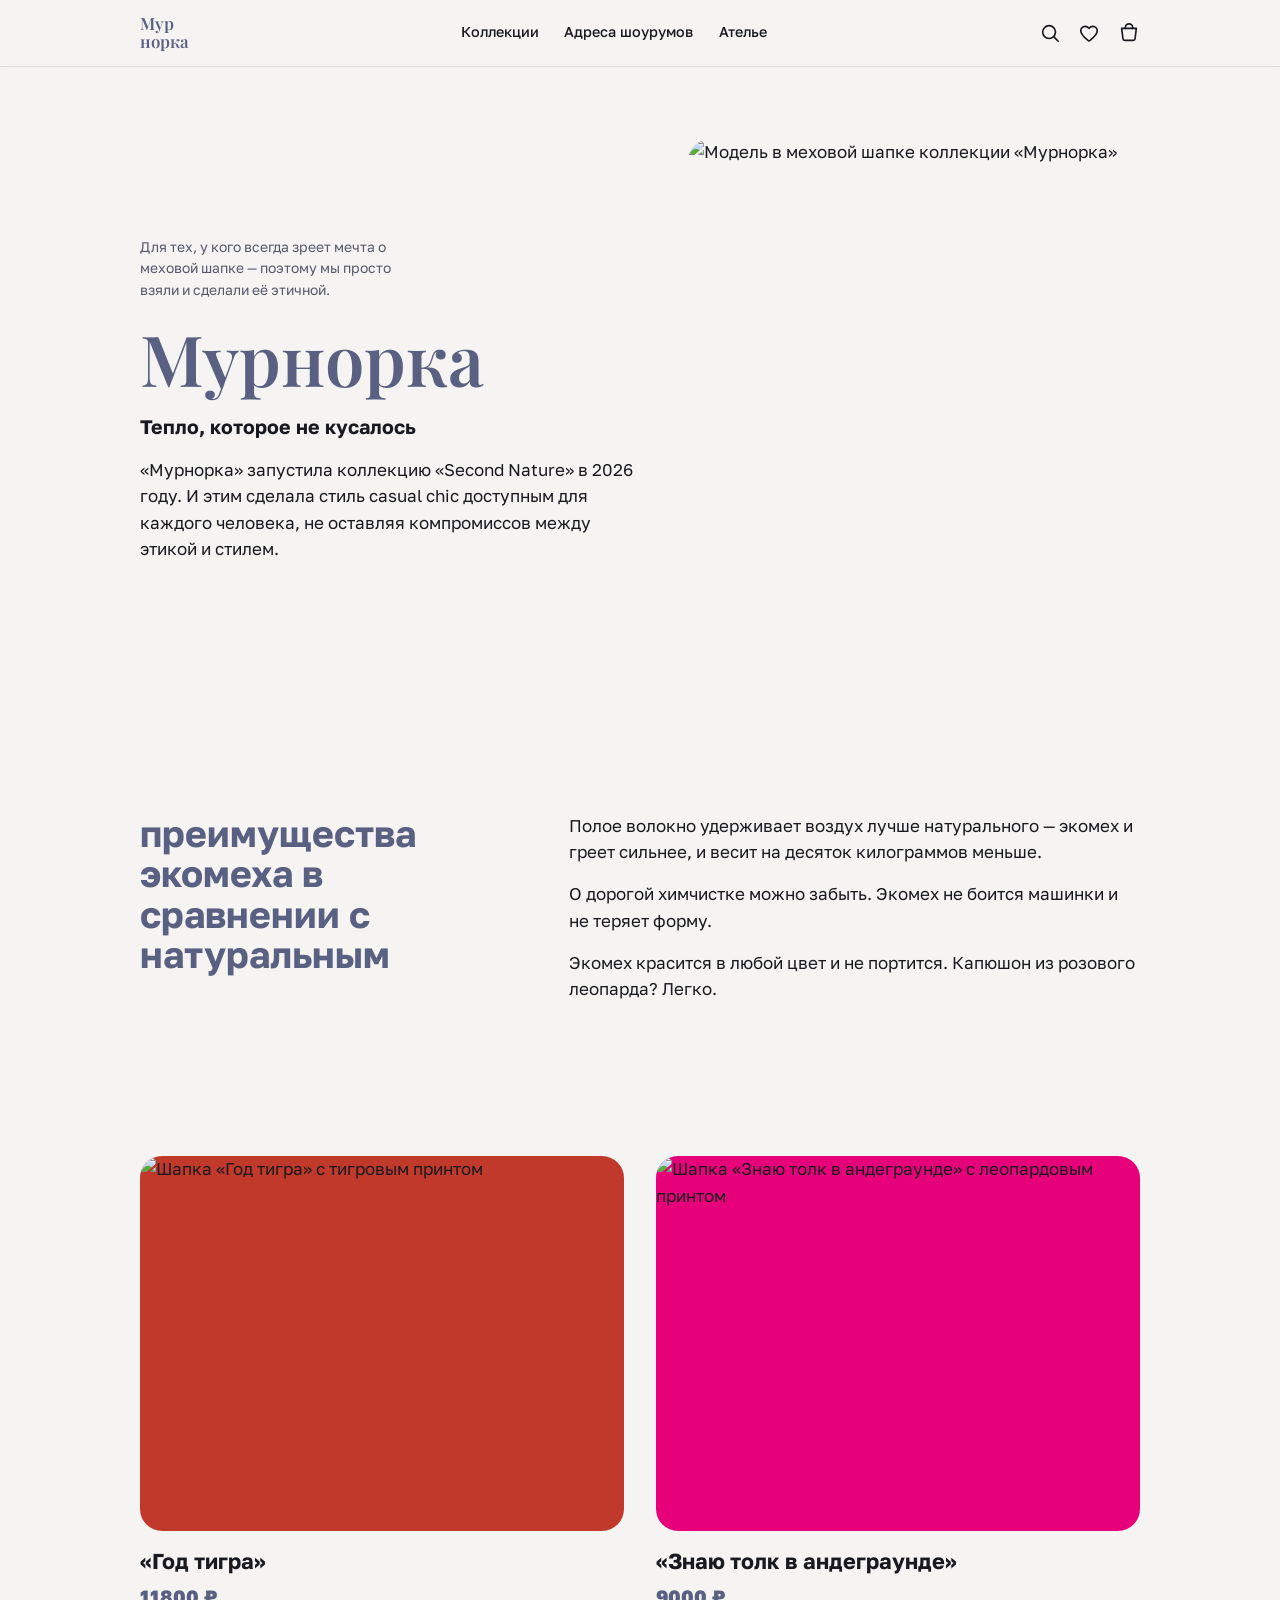
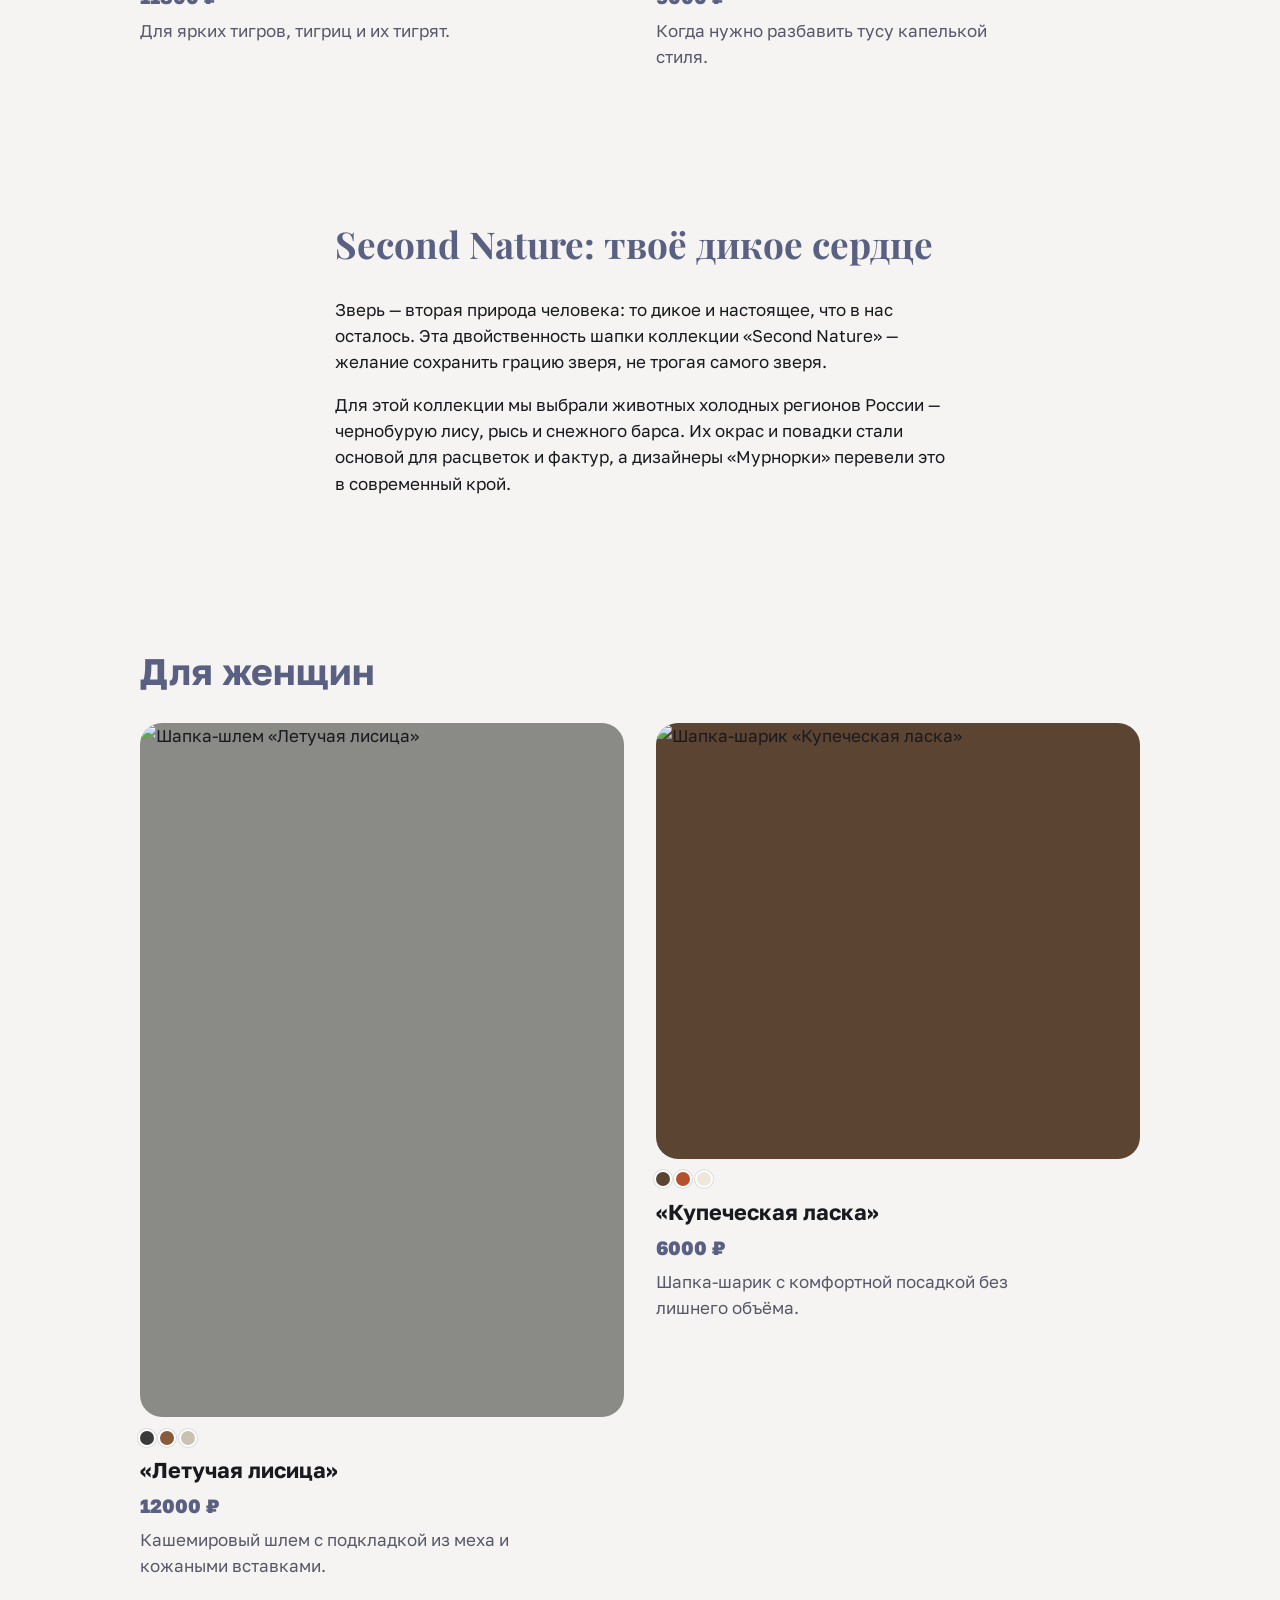
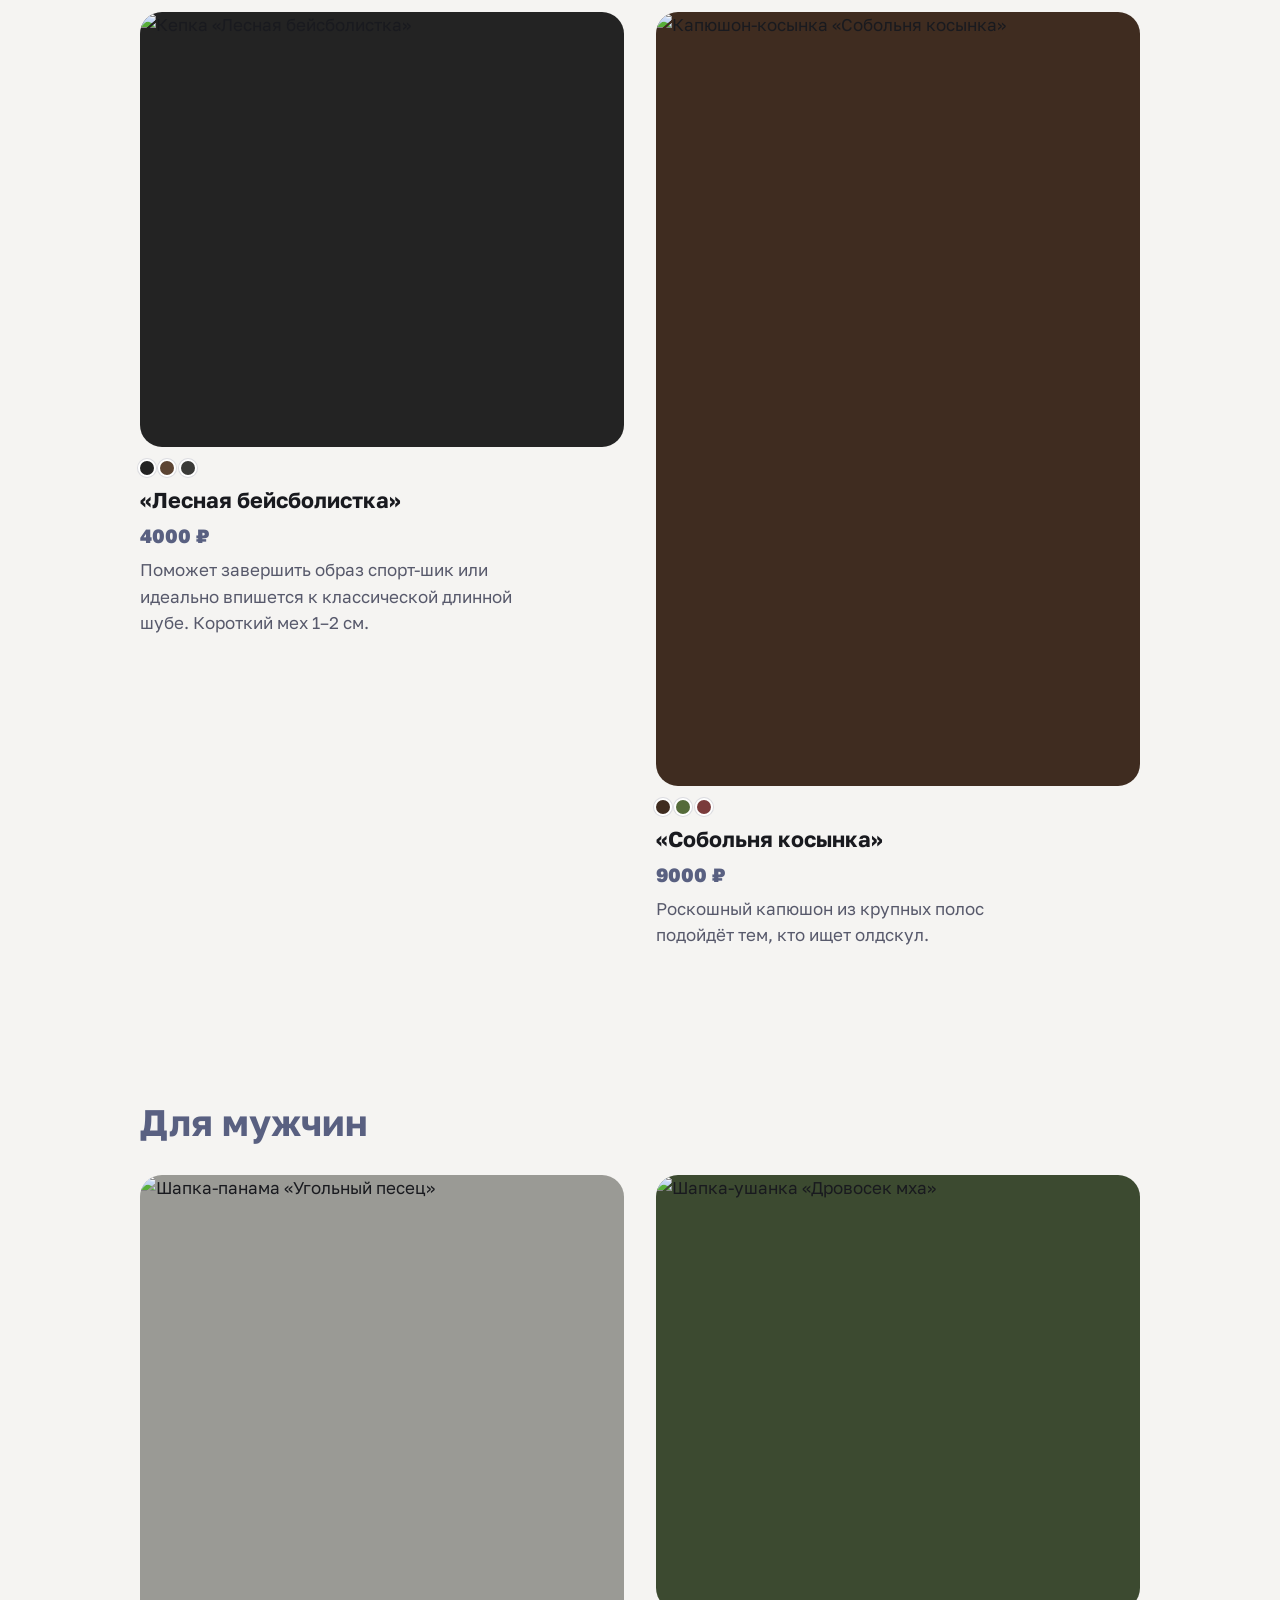
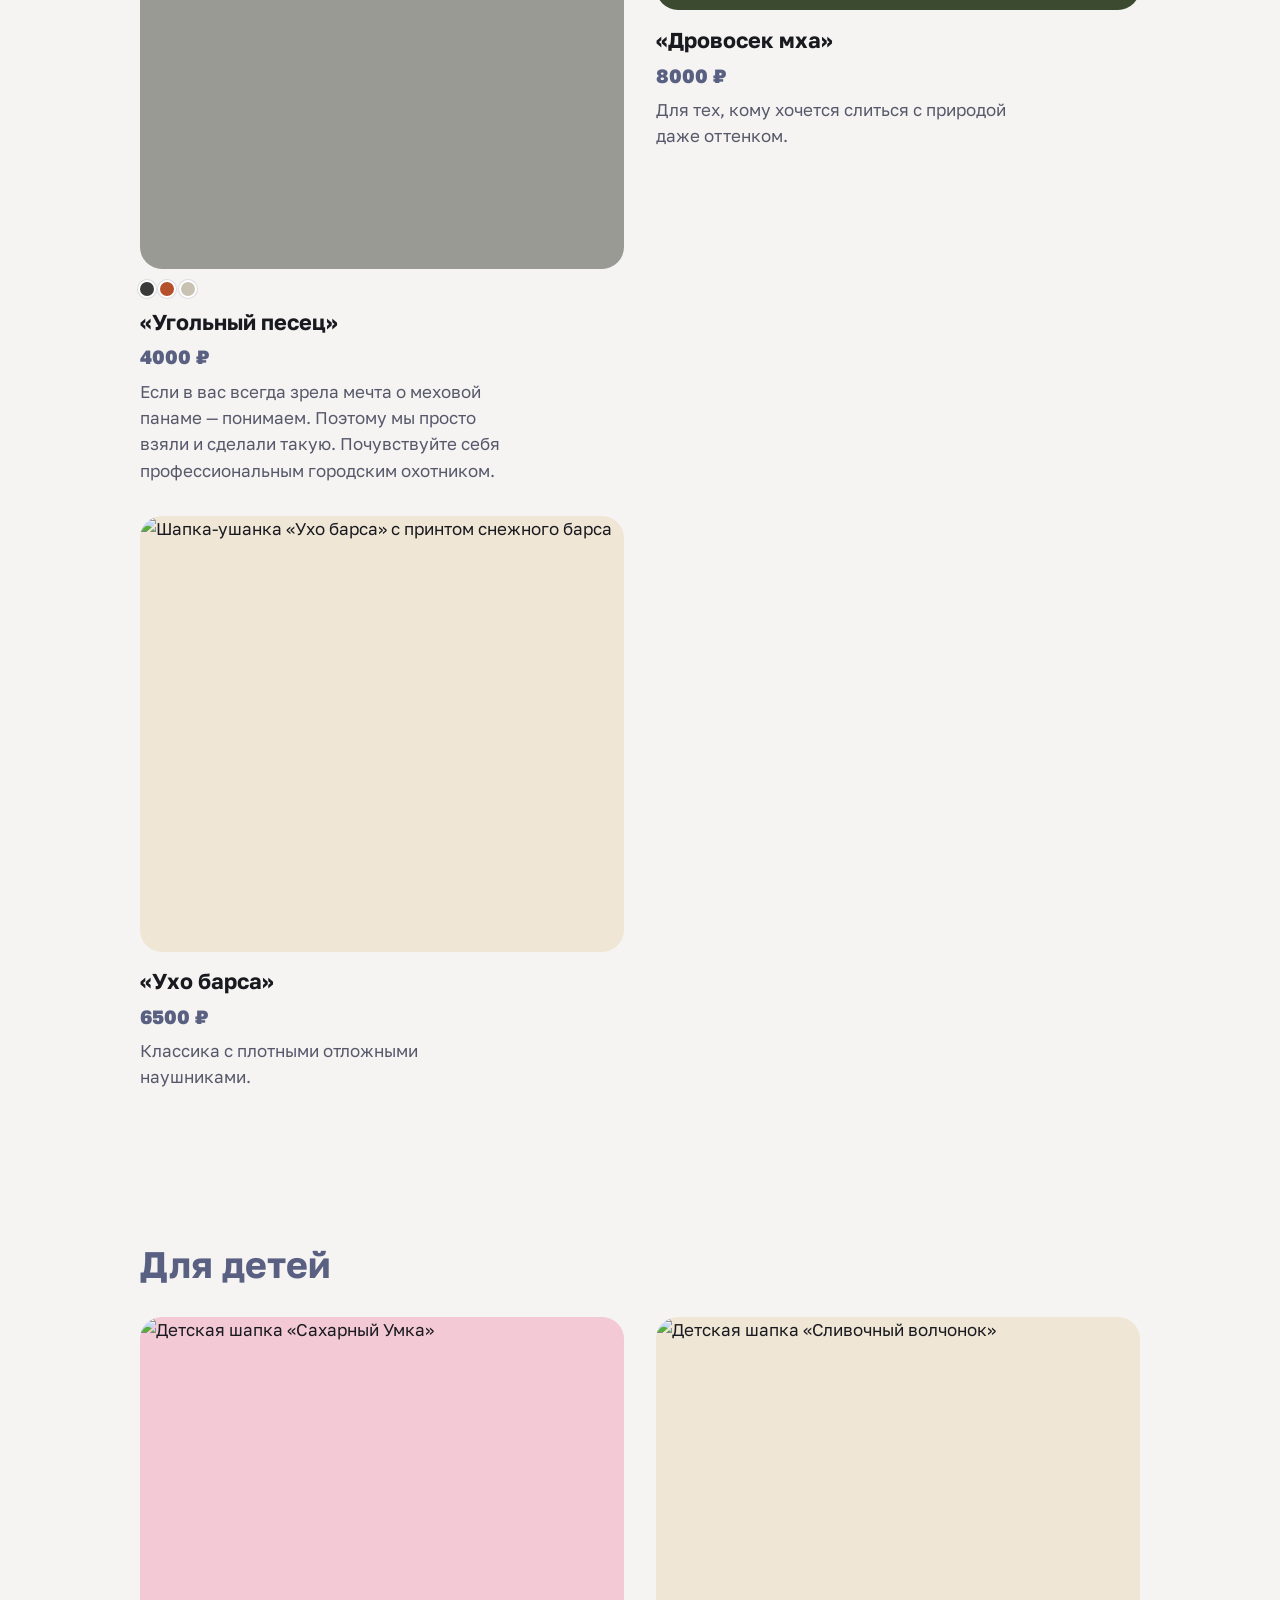
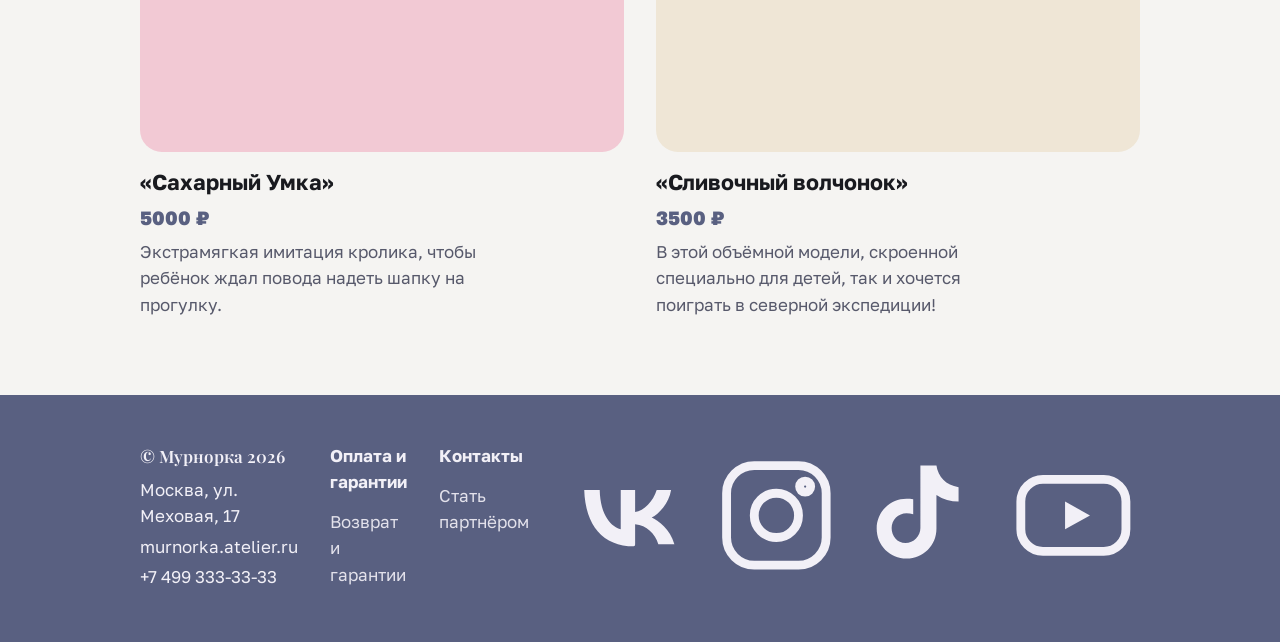
==== index.html @ d8a8089f "Add files via upload" ====
<!DOCTYPE html>
<html lang="ru">
<head>
<meta charset="UTF-8">
<meta name="viewport" content="width=device-width, initial-scale=1.0">
<title>Мурнорка — Тепло, которое не кусалось</title>
<link rel="preconnect" href="https://fonts.googleapis.com">
<link rel="preconnect" href="https://fonts.gstatic.com" crossorigin>
<link href="https://fonts.googleapis.com/css2?family=Playfair+Display:wght@500;600;700&family=Golos+Text:wght@400;500;600;700;800&display=swap" rel="stylesheet">
<link rel="stylesheet" href="style.css">
</head>
<body>

<header class="site-header">
  <div class="wrap header-row">
    <a href="#top" class="logo">
      <span class="logo-line">Мур</span>
      <span class="logo-line">норка</span>
    </a>

    <nav class="main-nav" aria-label="Основная навигация">
      <ul>
        <li><a href="#collections">Коллекции</a></li>
        <li><a href="#showrooms">Адреса шоурумов</a></li>
        <li><a href="#atelier">Ателье</a></li>
      </ul>
    </nav>

    <div class="header-actions">
      <button class="icon-btn" type="button" aria-label="Поиск">
        <svg viewBox="0 0 24 24" fill="none" stroke="currentColor" stroke-width="1.8" stroke-linecap="round"><circle cx="11" cy="11" r="7"/><line x1="21" y1="21" x2="16.2" y2="16.2"/></svg>
      </button>
      <button class="icon-btn" type="button" aria-label="Избранное">
        <svg viewBox="0 0 24 24" fill="none" stroke="currentColor" stroke-width="1.8" stroke-linecap="round" stroke-linejoin="round"><path d="M12 20.6c-.4 0-.8-.15-1.1-.44C6.6 16.7 3 13.3 3 9.6 3 6.9 5.1 4.8 7.8 4.8c1.6 0 3.1.8 4.2 2.1 1.1-1.3 2.6-2.1 4.2-2.1 2.7 0 4.8 2.1 4.8 4.8 0 3.7-3.6 7.1-7.9 10.56-.3.29-.7.44-1.1.44Z"/></svg>
      </button>
      <button class="icon-btn" type="button" aria-label="Корзина">
        <svg viewBox="0 0 24 24" fill="none" stroke="currentColor" stroke-width="1.8" stroke-linecap="round" stroke-linejoin="round"><path d="M4 7h16l-1.4 11.2a2 2 0 0 1-2 1.8H7.4a2 2 0 0 1-2-1.8L4 7Z"/><path d="M8 7V6a4 4 0 0 1 8 0v1"/></svg>
      </button>
      <button class="menu-toggle" type="button" id="menuToggle" aria-controls="mobileNav" aria-expanded="false" aria-label="Открыть меню">
        <svg viewBox="0 0 24 24" fill="none" stroke="currentColor" stroke-width="1.8" stroke-linecap="round"><line x1="3" y1="6" x2="21" y2="6"/><line x1="3" y1="12" x2="21" y2="12"/><line x1="3" y1="18" x2="21" y2="18"/></svg>
      </button>
    </div>
  </div>

  <nav class="mobile-nav" id="mobileNav" aria-label="Мобильная навигация">
    <a href="#collections">Коллекции</a>
    <a href="#showrooms">Адреса шоурумов</a>
    <a href="#atelier">Ателье</a>
  </nav>
</header>

<main id="top">

  <section class="hero">
    <div class="wrap hero-grid">
      <div class="hero-copy">
        <p class="hero-eyebrow">Для тех, у кого всегда зреет мечта о меховой шапке — поэтому мы просто взяли и сделали её этичной.</p>
        <h1 class="serif">Мурнорка</h1>
        <p class="hero-subtitle">Тепло, которое не кусалось</p>
        <p class="hero-text">«Мурнорка» запустила коллекцию «Second Nature» в 2026 году. И этим сделала стиль casual chic доступным для каждого человека, не оставляя компромиссов между этикой и стилем.</p>
      </div>
      <div class="hero-visual tone-sand">
        <!-- Замените на фото из /images/hero.jpg -->
        <img src="images/hero.jpg" alt="Модель в меховой шапке коллекции «Мурнорка»" width="800" height="920">
      </div>
    </div>
  </section>

  <section id="collections">
    <div class="wrap benefits-grid">
      <h2>преимущества экомеха в сравнении с натуральным</h2>
      <div class="benefits-body">
        <p>Полое волокно удерживает воздух лучше натурального — экомех и греет сильнее, и весит на десяток килограммов меньше.</p>
        <p>О дорогой химчистке можно забыть. Экомех не боится машинки и не теряет форму.</p>
        <p>Экомех красится в любой цвет и не портится. Капюшон из розового леопарда? Легко.</p>
      </div>
    </div>
  </section>

  <section>
    <div class="wrap grid">
      <article class="card">
        <div class="card-media ar-wide tone-rust">
          <img src="images/god-tigra.jpg" alt="Шапка «Год тигра» с тигровым принтом" width="800" height="620">
        </div>
        <h3>«Год тигра»</h3>
        <p class="card-price">11800 ₽</p>
        <p class="card-desc">Для ярких тигров, тигриц и их тигрят.</p>
      </article>

      <article class="card">
        <div class="card-media ar-wide tone-magenta">
          <img src="images/andergraund.jpg" alt="Шапка «Знаю толк в андеграунде» с леопардовым принтом" width="800" height="620">
        </div>
        <h3>«Знаю толк в андеграунде»</h3>
        <p class="card-price">9000 ₽</p>
        <p class="card-desc">Когда нужно разбавить тусу капелькой стиля.</p>
      </article>
    </div>
  </section>

  <section>
    <div class="wrap story">
      <h2 class="serif">Second Nature: твоё дикое сердце</h2>
      <p>Зверь — вторая природа человека: то дикое и настоящее, что в нас осталось. Эта двойственность шапки коллекции «Second Nature» — желание сохранить грацию зверя, не трогая самого зверя.</p>
      <p>Для этой коллекции мы выбрали животных холодных регионов России — чернобурую лису, рысь и снежного барса. Их окрас и повадки стали основой для расцветок и фактур, а дизайнеры «Мурнорки» перевели это в современный крой.</p>
    </div>
  </section>

  <section>
    <div class="wrap">
      <h2>Для женщин</h2>
      <div class="grid">
        <article class="card">
          <div class="card-media ar-tall tone-graphite">
            <img src="images/letuchaya-lisica.jpg" alt="Шапка-шлем «Летучая лисица»" width="800" height="1150">
          </div>
          <ul class="dots">
            <li class="dot dot-graphite"></li>
            <li class="dot dot-tan"></li>
            <li class="dot dot-sand"></li>
          </ul>
          <h3>«Летучая лисица»</h3>
          <p class="card-price">12000 ₽</p>
          <p class="card-desc">Кашемировый шлем с подкладкой из меха и кожаными вставками.</p>
        </article>

        <article class="card">
          <div class="card-media ar-med tone-umber">
            <img src="images/kupecheskaya-laska.jpg" alt="Шапка-шарик «Купеческая ласка»" width="800" height="720">
          </div>
          <ul class="dots">
            <li class="dot dot-umber"></li>
            <li class="dot dot-rust"></li>
            <li class="dot dot-cream"></li>
          </ul>
          <h3>«Купеческая ласка»</h3>
          <p class="card-price">6000 ₽</p>
          <p class="card-desc">Шапка-шарик с комфортной посадкой без лишнего объёма.</p>
        </article>

        <article class="card">
          <div class="card-media ar-med tone-onyx">
            <img src="images/lesnaya-baseball.jpg" alt="Кепка «Лесная бейсболистка»" width="800" height="720">
          </div>
          <ul class="dots">
            <li class="dot dot-onyx"></li>
            <li class="dot dot-umber"></li>
            <li class="dot dot-graphite"></li>
          </ul>
          <h3>«Лесная бейсболистка»</h3>
          <p class="card-price">4000 ₽</p>
          <p class="card-desc">Поможет завершить образ спорт-шик или идеально впишется к классической длинной шубе. Короткий мех 1–2 см.</p>
        </article>

        <article class="card">
          <div class="card-media ar-scarf tone-plum">
            <img src="images/sobolya-kosynka.jpg" alt="Капюшон-косынка «Собольня косынка»" width="800" height="1250">
          </div>
          <ul class="dots">
            <li class="dot dot-plum"></li>
            <li class="dot dot-moss"></li>
            <li class="dot dot-brick"></li>
          </ul>
          <h3>«Собольня косынка»</h3>
          <p class="card-price">9000 ₽</p>
          <p class="card-desc">Роскошный капюшон из крупных полос подойдёт тем, кто ищет олдскул.</p>
        </article>
      </div>
    </div>
  </section>

  <section id="atelier">
    <div class="wrap">
      <h2>Для мужчин</h2>
      <div class="grid">
        <article class="card">
          <div class="card-media ar-tall tone-fog">
            <img src="images/ugolniy-pesec.jpg" alt="Шапка-панама «Угольный песец»" width="800" height="1150">
          </div>
          <ul class="dots">
            <li class="dot dot-graphite"></li>
            <li class="dot dot-rust"></li>
            <li class="dot dot-sand"></li>
          </ul>
          <h3>«Угольный песец»</h3>
          <p class="card-price">4000 ₽</p>
          <p class="card-desc">Если в вас всегда зрела мечта о меховой панаме — понимаем. Поэтому мы просто взяли и сделали такую. Почувствуйте себя профессиональным городским охотником.</p>
        </article>

        <article class="card">
          <div class="card-media ar-med tone-moss">
            <img src="images/drovosek-mha.jpg" alt="Шапка-ушанка «Дровосек мха»" width="800" height="720">
          </div>
          <h3>«Дровосек мха»</h3>
          <p class="card-price">8000 ₽</p>
          <p class="card-desc">Для тех, кому хочется слиться с природой даже оттенком.</p>
        </article>

        <article class="card">
          <div class="card-media ar-med tone-cream">
            <img src="images/uho-barsa.jpg" alt="Шапка-ушанка «Ухо барса» с принтом снежного барса" width="800" height="720">
          </div>
          <h3>«Ухо барса»</h3>
          <p class="card-price">6500 ₽</p>
          <p class="card-desc">Классика с плотными отложными наушниками.</p>
        </article>
      </div>
    </div>
  </section>

  <section id="showrooms">
    <div class="wrap">
      <h2>Для детей</h2>
      <div class="grid">
        <article class="card">
          <div class="card-media ar-med tone-blush">
            <img src="images/saharniy-umka.jpg" alt="Детская шапка «Сахарный Умка»" width="800" height="720">
          </div>
          <h3>«Сахарный Умка»</h3>
          <p class="card-price">5000 ₽</p>
          <p class="card-desc">Экстрамягкая имитация кролика, чтобы ребёнок ждал повода надеть шапку на прогулку.</p>
        </article>

        <article class="card">
          <div class="card-media ar-med tone-cream">
            <img src="images/slivochniy-volchonok.jpg" alt="Детская шапка «Сливочный волчонок»" width="800" height="720">
          </div>
          <h3>«Сливочный волчонок»</h3>
          <p class="card-price">3500 ₽</p>
          <p class="card-desc">В этой объёмной модели, скроенной специально для детей, так и хочется поиграть в северной экспедиции!</p>
        </article>
      </div>
    </div>
  </section>

</main>

<footer class="site-footer">
  <div class="wrap footer-grid">
    <div class="footer-brand">
      <p class="serif">© Мурнорка 2026</p>
      <p>Москва, ул. Меховая, 17</p>
      <p>murnorka.atelier.ru</p>
      <p>+7 499 333-33-33</p>
    </div>

    <ul class="footer-links">
      <li class="footer-col-title">Оплата и гарантии</li>
      <li><a href="#">Возврат и гарантии</a></li>
    </ul>

    <ul class="footer-links">
      <li class="footer-col-title">Контакты</li>
      <li><a href="#">Стать партнёром</a></li>
    </ul>

    <ul class="footer-social">
      <li><a class="icon-btn" href="#" aria-label="VK">
        <svg viewBox="0 0 24 24" fill="currentColor"><path d="M13.2 17.6c-5.6 0-8.8-3.8-9-10.2h2.8c.1 4.7 2.2 6.7 3.8 7.1V7.4h2.6v4c1.6-.2 3.3-2 3.9-4h2.6c-.4 2.5-2.2 4.3-3.5 5 1.3.6 3.3 2.1 4.1 4.8h-2.9c-.6-1.9-2.1-3.4-4.2-3.6v3.6c0 .3-.1.4-.6.4Z"/></svg>
      </a></li>
      <li><a class="icon-btn" href="#" aria-label="Instagram">
        <svg viewBox="0 0 24 24" fill="none" stroke="currentColor" stroke-width="1.6"><rect x="3" y="3" width="18" height="18" rx="5"/><circle cx="12" cy="12" r="4"/><circle cx="17.2" cy="6.8" r="1"/></svg>
      </a></li>
      <li><a class="icon-btn" href="#" aria-label="TikTok">
        <svg viewBox="0 0 24 24" fill="currentColor"><path d="M14 3c.3 2 1.7 3.6 4 3.9v2.6c-1.4 0-2.8-.4-4-1.2v6.1c0 3-2.4 5.4-5.4 5.4S3.2 17.4 3.2 14.4c0-3 2.4-5.4 5.4-5.4.4 0 .8 0 1.2.1v2.7c-.4-.1-.8-.2-1.2-.2-1.5 0-2.7 1.2-2.7 2.7S6.9 17 8.4 17s2.7-1.2 2.7-2.7V3Z"/></svg>
      </a></li>
      <li><a class="icon-btn" href="#" aria-label="YouTube">
        <svg viewBox="0 0 24 24" fill="none" stroke="currentColor" stroke-width="1.6"><rect x="2.5" y="5.5" width="19" height="13" rx="4"/><path d="M10.5 9.5v5l4.5-2.5Z" fill="currentColor" stroke="none"/></svg>
      </a></li>
    </ul>
  </div>
</footer>

<script src="script.js"></script>
</body>
</html>
---- style.css ----
:root{
  --brand:#596081;
  --ink:#191a1f;
  --ink-soft:#57596b;
  --bg:#f5f4f2;
  --surface:#ffffff;
  --line:rgba(89,96,129,.16);

  --wrap: 1000px;
  --pad: clamp(1.25rem, 3vw, 2.25rem);
  --gap-lg: clamp(1.5rem, 4vw, 3rem);
  --gap-md: clamp(1.25rem, 3vw, 2rem);

  --fs-body: clamp(1rem, 0.94rem + 0.25vw, 1.0625rem);
  --fs-small: clamp(0.8125rem, 0.79rem + 0.1vw, 0.875rem);
  --fs-h1: clamp(2.4rem, 1.6rem + 4vw, 4.4rem);
  --fs-h2: clamp(1.6rem, 1.35rem + 1.2vw, 2.4rem);
  --fs-h3: clamp(1.15rem, 1.05rem + 0.5vw, 1.35rem);
  --fs-price: clamp(1.05rem, 1rem + 0.3vw, 1.2rem);

  --radius-lg: 1.375rem;
}

*,*::before,*::after{ box-sizing:border-box; }

body{
  margin:0;
  background:var(--bg);
  color:var(--ink);
  font-family:'Golos Text', system-ui, Arial, sans-serif;
  font-size:var(--fs-body);
  line-height:1.55;
  -webkit-font-smoothing:antialiased;
}

img{ display:block; max-width:100%; height:auto; }
a{ color:inherit; text-decoration:none; }
ul{ margin:0; padding:0; list-style:none; }
button{ font:inherit; color:inherit; background:none; border:0; padding:0; cursor:pointer; }

h1,h2,h3,p{ margin:0; }

h1,h2{
  color:var(--brand);
  font-weight:700;
  line-height:1.1;
}
h1{ font-size:var(--fs-h1); font-weight:600; }
h2{ font-size:var(--fs-h2); margin-bottom:var(--gap-md); }
h3{ font-size:var(--fs-h3); font-weight:700; margin-bottom:.2rem; }

.serif{ font-family:'Playfair Display', Georgia, serif; }

:focus-visible{ outline:2px solid var(--brand); outline-offset:.2rem; }

@media (prefers-reduced-motion: reduce){
  *{ transition:none !important; animation:none !important; }
}

.wrap{
  max-width: calc(var(--wrap) + var(--pad) * 2);
  margin-inline:auto;
  padding-inline: var(--pad);
}

/* ---------- Header ---------- */
.site-header{
  position:sticky; top:0; z-index:50;
  background:rgba(245,244,242,.92);
  backdrop-filter:blur(8px);
  border-bottom:1px solid var(--line);
}
.header-row{
  display:flex; align-items:center; justify-content:space-between;
  gap:1rem; padding-block: 0.9rem;
}
.logo{
  display:flex; flex-direction:column;
  font-family:'Playfair Display', serif;
  font-weight:600;
  font-size:1.05rem;
  line-height:1.05;
  color:var(--brand);
}

.main-nav{ display:none; }
.main-nav ul{ display:flex; gap:clamp(1rem,2vw,2rem); }
.main-nav a{
  display:block;
  font-size:.9rem; font-weight:500;
  padding-block:.4rem;
  border-bottom:2px solid transparent;
  transition:border-color .2s, color .2s;
}
.main-nav a:hover{ border-color:var(--brand); color:var(--brand); }

.header-actions{ display:flex; align-items:center; gap:1.1rem; }
.icon-btn{ width:1.375rem; height:1.375rem; }
.icon-btn svg{ width:100%; height:100%; }
.menu-toggle{ width:1.625rem; height:1.625rem; color:var(--brand); }
.menu-toggle svg{ width:100%; height:100%; }

.mobile-nav{
  display:none; flex-direction:column;
  border-top:1px solid var(--line);
  background:var(--bg);
}
.mobile-nav.open{ display:flex; }
.mobile-nav a{
  display:block;
  padding: .9rem var(--pad);
  border-bottom:1px solid var(--line);
  font-weight:500;
}

@media (min-width:880px){
  .main-nav{ display:block; }
  .menu-toggle{ display:none; }
  .mobile-nav{ display:none !important; }
}

/* ---------- Sections ---------- */
section{ padding-block: clamp(2.75rem, 6vw, 5rem); }

/* ---------- Hero ---------- */
.hero{ padding-top: clamp(2.5rem,6vw,4.5rem); }
.hero-grid{
  display:grid; gap: var(--gap-lg);
  align-items:center;
}
.hero-eyebrow{
  color:var(--ink-soft); font-size:var(--fs-small);
  max-width: 32ch; margin-bottom:1.25rem;
}
h1{ margin-bottom:.9rem; }
.hero-subtitle{ font-weight:700; font-size:1.15em; margin-bottom:.9rem; }
.hero-text{ max-width:46ch; }

.hero-visual{
  aspect-ratio: 4 / 4.6;
  border-radius: var(--radius-lg);
  overflow:hidden;
}
.hero-visual img{ width:100%; height:100%; object-fit:cover; }

@media (min-width:800px){
  .hero-grid{ grid-template-columns: 1.05fr .95fr; }
}

/* ---------- Benefits comparison ---------- */
.benefits-grid{ display:grid; gap: var(--gap-lg); }
.benefits-grid h2{ max-width:12ch; margin-bottom:0; }
.benefits-body p{ margin-bottom:1rem; max-width:52ch; }
.benefits-body p:last-child{ margin-bottom:0; }

@media (min-width:700px){
  .benefits-grid{ grid-template-columns: .8fr 1.2fr; }
}

/* ---------- Story ---------- */
.story{ max-width:62ch; }
.story p{ margin-bottom:1rem; max-width:60ch; }
.story p:last-child{ margin-bottom:0; }

/* ---------- Product grids ---------- */
.grid{
  display:grid; gap: var(--gap-md);
  grid-template-columns: 1fr;
}
@media (min-width:560px){
  .grid{ grid-template-columns: 1fr 1fr; }
}

.card-media{
  border-radius: var(--radius-lg);
  overflow:hidden;
  margin-bottom:.85rem;
  background: var(--fallback, #e5e1d8);
}
.card-media img{ width:100%; height:100%; object-fit:cover; }

.dots{ display:flex; gap:.4rem; margin-bottom:.6rem; }
.dot{
  width:.875rem; height:.875rem; border-radius:50%;
  box-shadow: 0 0 0 2px var(--surface), 0 0 0 3px var(--line);
}

.card-price{ font-weight:800; color:var(--brand); font-size:var(--fs-price); margin-bottom:.4rem; }
.card-desc{ color:var(--ink-soft); max-width:34ch; }

/* aspect ratios for organic variety */
.ar-tall{ aspect-ratio: 3/4.3; }
.ar-med{ aspect-ratio: 4/3.6; }
.ar-scarf{ aspect-ratio: 3/4.8; }
.ar-wide{ aspect-ratio: 4/3.1; }

/* fallback background tones (visible while a photo is being added) */
.tone-sand{ --fallback:#efe4cf; }
.tone-rust{ --fallback:#c0392b; }
.tone-magenta{ --fallback:#e6007a; }
.tone-graphite{ --fallback:#8a8a86; }
.tone-umber{ --fallback:#5c4433; }
.tone-onyx{ --fallback:#232323; }
.tone-plum{ --fallback:#3f2c20; }
.tone-fog{ --fallback:#9a9a95; }
.tone-moss{ --fallback:#3c4a30; }
.tone-cream{ --fallback:#efe6d6; }
.tone-blush{ --fallback:#f2c9d4; }

.dot-graphite{ background:#3a3a38; }
.dot-tan{ background:#8a5a3c; }
.dot-sand{ background:#c9c2b3; }
.dot-umber{ background:#5c4433; }
.dot-rust{ background:#b5502c; }
.dot-cream{ background:#efe7da; }
.dot-onyx{ background:#232323; }
.dot-plum{ background:#3f2c20; }
.dot-moss{ background:#556b3a; }
.dot-brick{ background:#7a3b3b; }

/* ---------- Footer ---------- */
.site-footer{
  background:var(--brand);
  color:#f2f0f7;
}
.footer-grid{
  display:grid; gap:2rem;
  padding-block: clamp(2rem,5vw,3rem);
}
.footer-brand p{ margin-bottom:.25rem; }
.footer-brand p:first-child{ font-weight:600; margin-bottom:.5rem; }

.footer-col-title{ font-weight:700; margin-bottom:.6rem; }
.footer-links a{ display:block; padding-block:.25rem; opacity:.9; }
.footer-links a:hover{ opacity:1; text-decoration:underline; }

.footer-social{ display:flex; gap:1rem; align-items:center; }
.footer-social .icon-btn{ color:#f2f0f7; }

@media (min-width:700px){
  .footer-grid{
    grid-template-columns: 1.3fr .9fr .9fr auto;
    align-items:start;
  }
  .footer-social{ justify-self:end; align-self:center; }
}
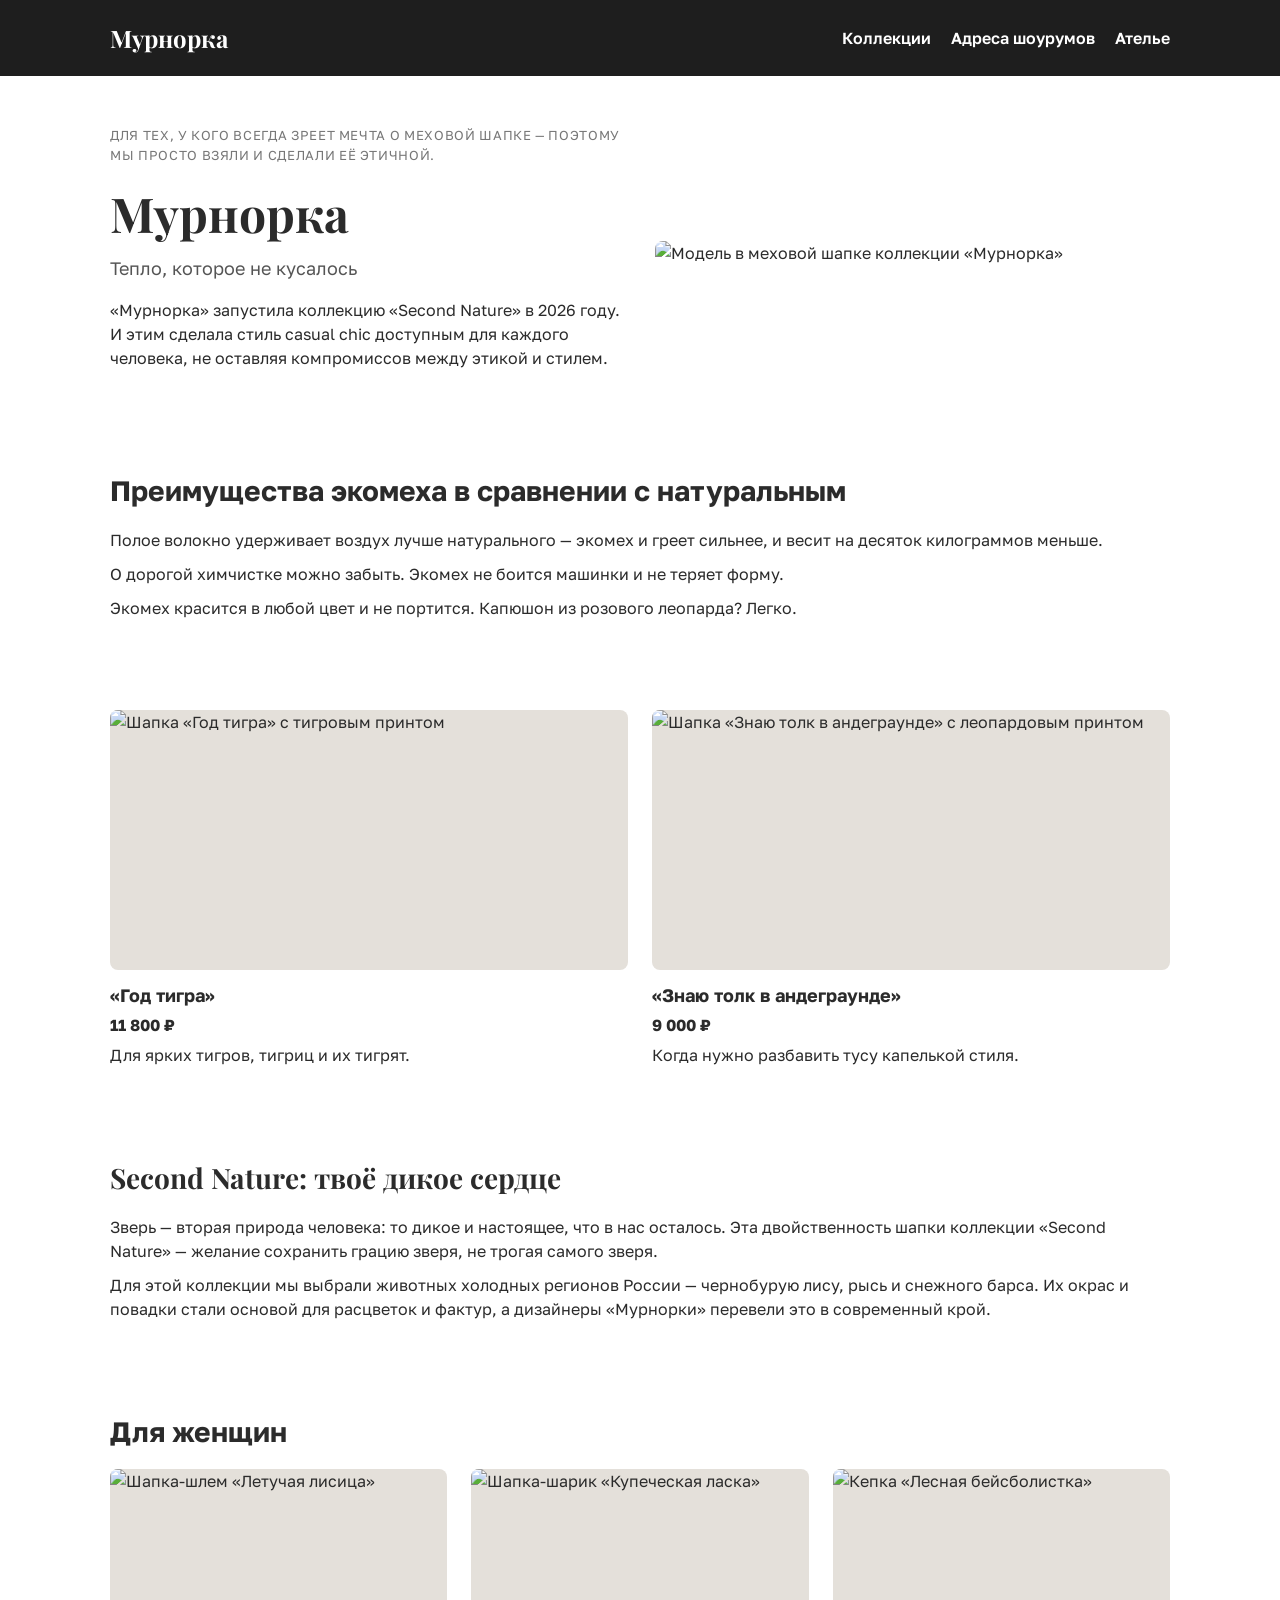
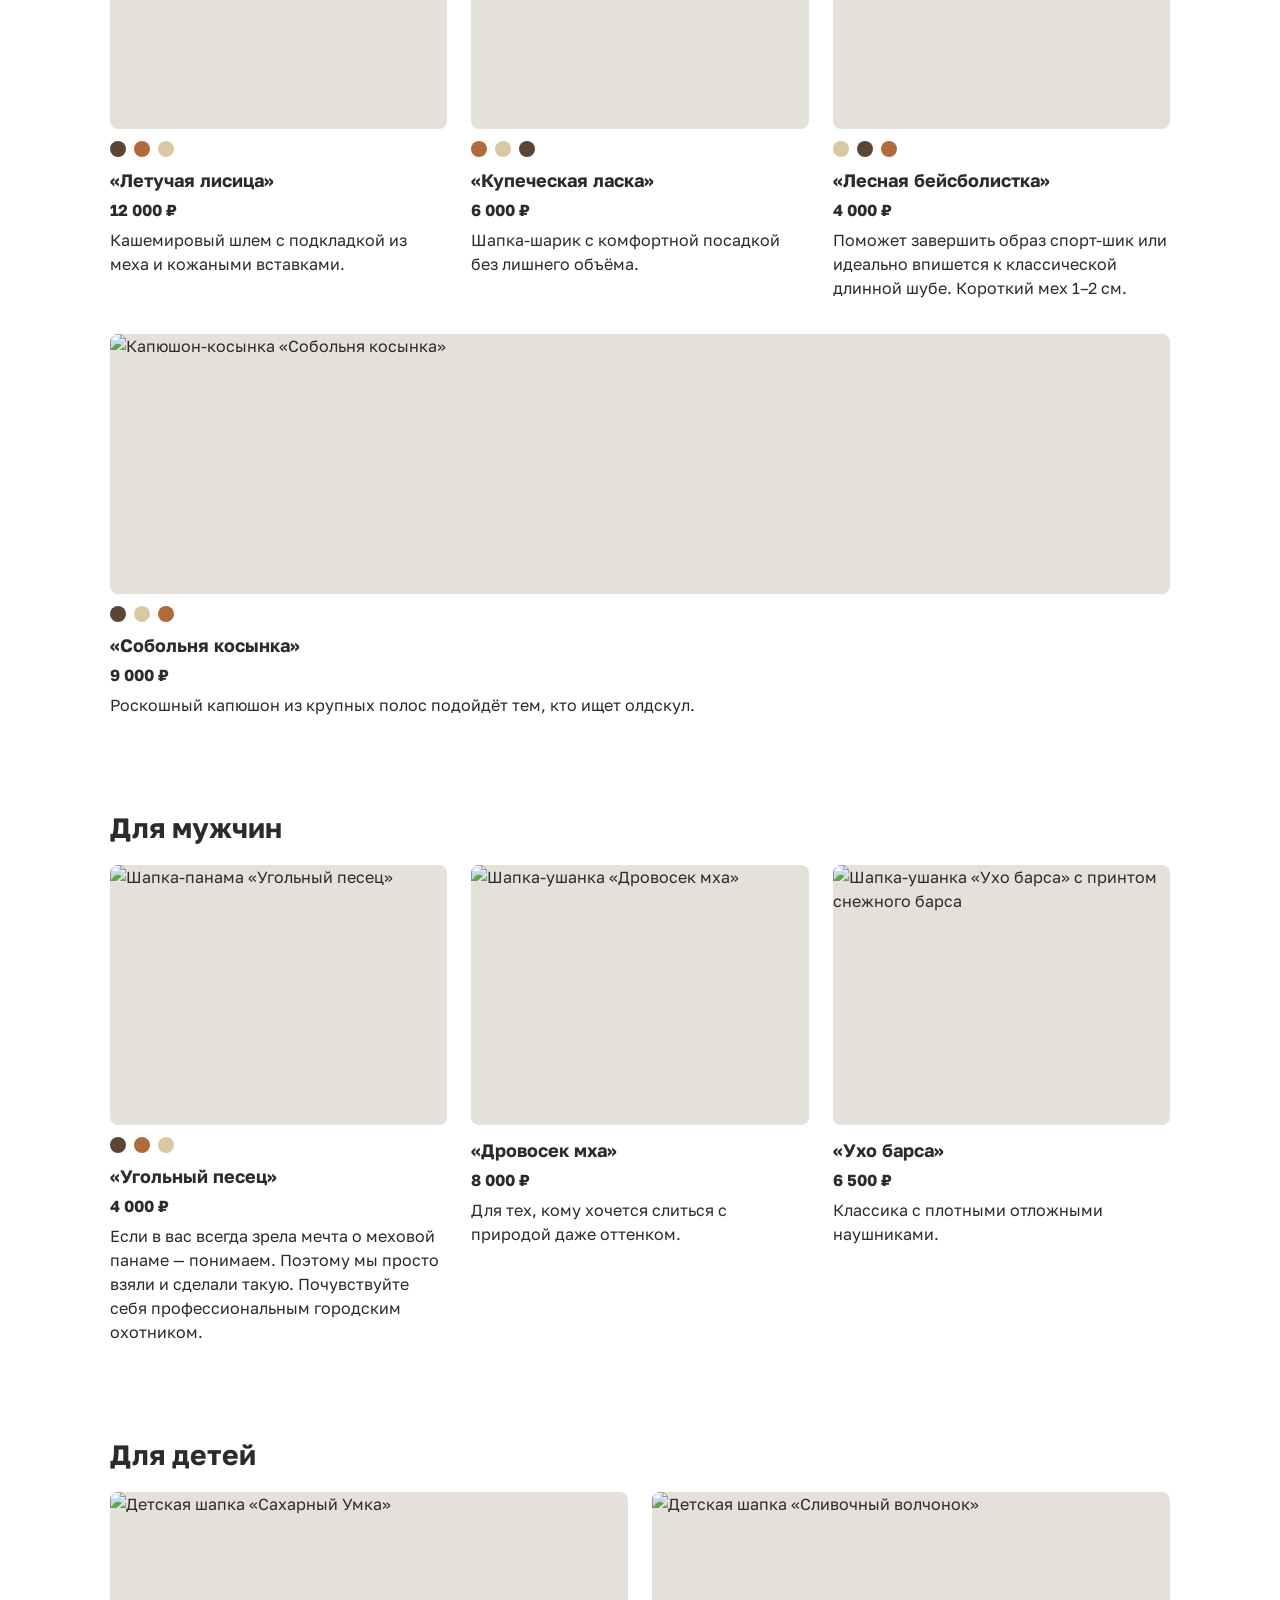
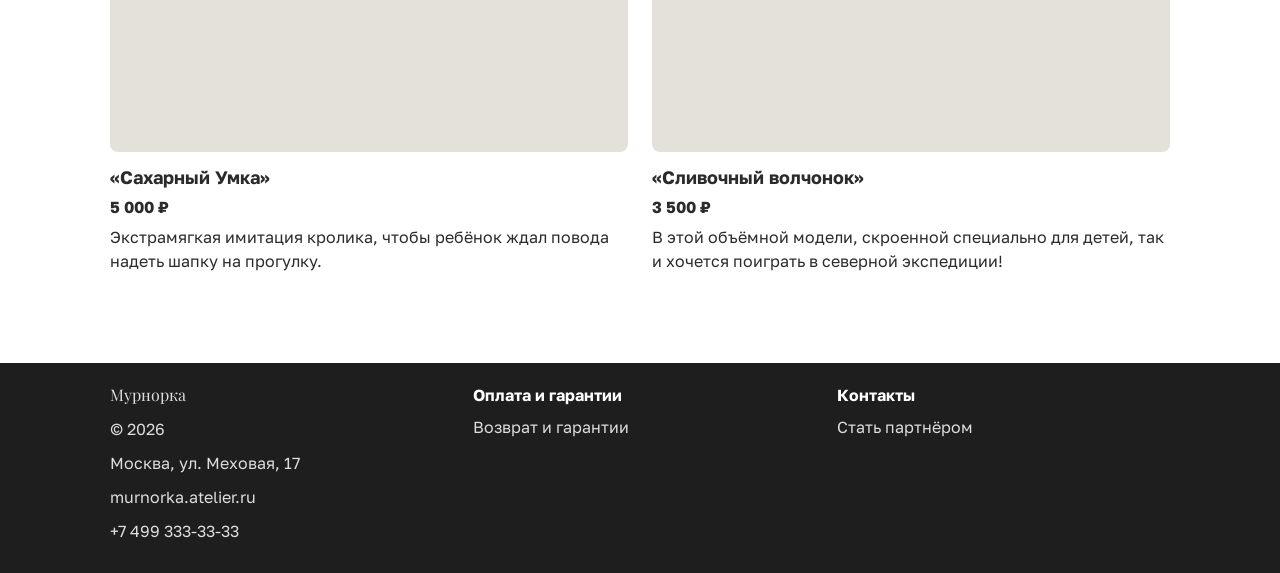
==== commit cdbe7022: "Попроще" ====
--- a/index.html
+++ b/index.html
@@ -6,272 +6,217 @@
 <title>Мурнорка — Тепло, которое не кусалось</title>
 <link rel="preconnect" href="https://fonts.googleapis.com">
 <link rel="preconnect" href="https://fonts.gstatic.com" crossorigin>
-<link href="https://fonts.googleapis.com/css2?family=Playfair+Display:wght@500;600;700&family=Golos+Text:wght@400;500;600;700;800&display=swap" rel="stylesheet">
+<link href="https://fonts.googleapis.com/css2?family=Playfair+Display:wght@600;700&family=Golos+Text:wght@400;600;700&display=swap" rel="stylesheet">
 <link rel="stylesheet" href="style.css">
 </head>
 <body>
 
-<header class="site-header">
+<!-- ===== ШАПКА САЙТА ===== -->
+<!-- Ссылки сами перенесутся на новую строку на маленьком экране, -->
+<!-- поэтому мобильное меню (гамбургер) и JS нам не нужны. -->
+<header class="header">
   <div class="wrap header-row">
-    <a href="#top" class="logo">
-      <span class="logo-line">Мур</span>
-      <span class="logo-line">норка</span>
-    </a>
-
-    <nav class="main-nav" aria-label="Основная навигация">
-      <ul>
-        <li><a href="#collections">Коллекции</a></li>
-        <li><a href="#showrooms">Адреса шоурумов</a></li>
-        <li><a href="#atelier">Ателье</a></li>
-      </ul>
+
+    <a href="#top" class="logo">Мурнорка</a>
+
+    <nav class="nav">
+      <a href="#collections">Коллекции</a>
+      <a href="#showrooms">Адреса шоурумов</a>
+      <a href="#atelier">Ателье</a>
     </nav>
 
-    <div class="header-actions">
-      <button class="icon-btn" type="button" aria-label="Поиск">
-        <svg viewBox="0 0 24 24" fill="none" stroke="currentColor" stroke-width="1.8" stroke-linecap="round"><circle cx="11" cy="11" r="7"/><line x1="21" y1="21" x2="16.2" y2="16.2"/></svg>
-      </button>
-      <button class="icon-btn" type="button" aria-label="Избранное">
-        <svg viewBox="0 0 24 24" fill="none" stroke="currentColor" stroke-width="1.8" stroke-linecap="round" stroke-linejoin="round"><path d="M12 20.6c-.4 0-.8-.15-1.1-.44C6.6 16.7 3 13.3 3 9.6 3 6.9 5.1 4.8 7.8 4.8c1.6 0 3.1.8 4.2 2.1 1.1-1.3 2.6-2.1 4.2-2.1 2.7 0 4.8 2.1 4.8 4.8 0 3.7-3.6 7.1-7.9 10.56-.3.29-.7.44-1.1.44Z"/></svg>
-      </button>
-      <button class="icon-btn" type="button" aria-label="Корзина">
-        <svg viewBox="0 0 24 24" fill="none" stroke="currentColor" stroke-width="1.8" stroke-linecap="round" stroke-linejoin="round"><path d="M4 7h16l-1.4 11.2a2 2 0 0 1-2 1.8H7.4a2 2 0 0 1-2-1.8L4 7Z"/><path d="M8 7V6a4 4 0 0 1 8 0v1"/></svg>
-      </button>
-      <button class="menu-toggle" type="button" id="menuToggle" aria-controls="mobileNav" aria-expanded="false" aria-label="Открыть меню">
-        <svg viewBox="0 0 24 24" fill="none" stroke="currentColor" stroke-width="1.8" stroke-linecap="round"><line x1="3" y1="6" x2="21" y2="6"/><line x1="3" y1="12" x2="21" y2="12"/><line x1="3" y1="18" x2="21" y2="18"/></svg>
-      </button>
-    </div>
   </div>
-
-  <nav class="mobile-nav" id="mobileNav" aria-label="Мобильная навигация">
-    <a href="#collections">Коллекции</a>
-    <a href="#showrooms">Адреса шоурумов</a>
-    <a href="#atelier">Ателье</a>
-  </nav>
 </header>
 
 <main id="top">
 
-  <section class="hero">
-    <div class="wrap hero-grid">
-      <div class="hero-copy">
-        <p class="hero-eyebrow">Для тех, у кого всегда зреет мечта о меховой шапке — поэтому мы просто взяли и сделали её этичной.</p>
-        <h1 class="serif">Мурнорка</h1>
-        <p class="hero-subtitle">Тепло, которое не кусалось</p>
-        <p class="hero-text">«Мурнорка» запустила коллекцию «Second Nature» в 2026 году. И этим сделала стиль casual chic доступным для каждого человека, не оставляя компромиссов между этикой и стилем.</p>
-      </div>
-      <div class="hero-visual tone-sand">
-        <!-- Замените на фото из /images/hero.jpg -->
-        <img src="images/hero.jpg" alt="Модель в меховой шапке коллекции «Мурнорка»" width="800" height="920">
-      </div>
-    </div>
-  </section>
-
-  <section id="collections">
-    <div class="wrap benefits-grid">
-      <h2>преимущества экомеха в сравнении с натуральным</h2>
-      <div class="benefits-body">
-        <p>Полое волокно удерживает воздух лучше натурального — экомех и греет сильнее, и весит на десяток килограммов меньше.</p>
-        <p>О дорогой химчистке можно забыть. Экомех не боится машинки и не теряет форму.</p>
-        <p>Экомех красится в любой цвет и не портится. Капюшон из розового леопарда? Легко.</p>
-      </div>
-    </div>
-  </section>
-
-  <section>
-    <div class="wrap grid">
-      <article class="card">
-        <div class="card-media ar-wide tone-rust">
-          <img src="images/god-tigra.jpg" alt="Шапка «Год тигра» с тигровым принтом" width="800" height="620">
-        </div>
+  <!-- ===== ГЛАВНЫЙ ЭКРАН (HERO) ===== -->
+  <section class="wrap hero">
+    <div class="hero-text">
+      <p class="eyebrow">Для тех, у кого всегда зреет мечта о меховой шапке — поэтому мы просто взяли и сделали её этичной.</p>
+      <h1 class="title">Мурнорка</h1>
+      <p class="subtitle">Тепло, которое не кусалось</p>
+      <p>«Мурнорка» запустила коллекцию «Second Nature» в 2026 году. И этим сделала стиль casual chic доступным для каждого человека, не оставляя компромиссов между этикой и стилем.</p>
+    </div>
+    <div class="hero-image">
+      <img src="images/hero.jpg" alt="Модель в меховой шапке коллекции «Мурнорка»">
+    </div>
+  </section>
+
+  <!-- ===== ПРЕИМУЩЕСТВА ЭКОМЕХА ===== -->
+  <section id="collections" class="wrap section">
+    <h2>Преимущества экомеха в сравнении с натуральным</h2>
+    <p>Полое волокно удерживает воздух лучше натурального — экомех и греет сильнее, и весит на десяток килограммов меньше.</p>
+    <p>О дорогой химчистке можно забыть. Экомех не боится машинки и не теряет форму.</p>
+    <p>Экомех красится в любой цвет и не портится. Капюшон из розового леопарда? Легко.</p>
+  </section>
+
+  <!-- ===== ХИТЫ ПРОДАЖ ===== -->
+  <section class="wrap section">
+    <div class="grid">
+
+      <article class="card">
+        <img class="card-image" src="images/god-tigra.jpg" alt="Шапка «Год тигра» с тигровым принтом">
         <h3>«Год тигра»</h3>
-        <p class="card-price">11800 ₽</p>
-        <p class="card-desc">Для ярких тигров, тигриц и их тигрят.</p>
-      </article>
-
-      <article class="card">
-        <div class="card-media ar-wide tone-magenta">
-          <img src="images/andergraund.jpg" alt="Шапка «Знаю толк в андеграунде» с леопардовым принтом" width="800" height="620">
-        </div>
+        <p class="price">11 800 ₽</p>
+        <p>Для ярких тигров, тигриц и их тигрят.</p>
+      </article>
+
+      <article class="card">
+        <img class="card-image" src="images/andergraund.jpg" alt="Шапка «Знаю толк в андеграунде» с леопардовым принтом">
         <h3>«Знаю толк в андеграунде»</h3>
-        <p class="card-price">9000 ₽</p>
-        <p class="card-desc">Когда нужно разбавить тусу капелькой стиля.</p>
-      </article>
-    </div>
-  </section>
-
-  <section>
-    <div class="wrap story">
-      <h2 class="serif">Second Nature: твоё дикое сердце</h2>
-      <p>Зверь — вторая природа человека: то дикое и настоящее, что в нас осталось. Эта двойственность шапки коллекции «Second Nature» — желание сохранить грацию зверя, не трогая самого зверя.</p>
-      <p>Для этой коллекции мы выбрали животных холодных регионов России — чернобурую лису, рысь и снежного барса. Их окрас и повадки стали основой для расцветок и фактур, а дизайнеры «Мурнорки» перевели это в современный крой.</p>
-    </div>
-  </section>
-
-  <section>
-    <div class="wrap">
-      <h2>Для женщин</h2>
-      <div class="grid">
-        <article class="card">
-          <div class="card-media ar-tall tone-graphite">
-            <img src="images/letuchaya-lisica.jpg" alt="Шапка-шлем «Летучая лисица»" width="800" height="1150">
-          </div>
-          <ul class="dots">
-            <li class="dot dot-graphite"></li>
-            <li class="dot dot-tan"></li>
-            <li class="dot dot-sand"></li>
-          </ul>
-          <h3>«Летучая лисица»</h3>
-          <p class="card-price">12000 ₽</p>
-          <p class="card-desc">Кашемировый шлем с подкладкой из меха и кожаными вставками.</p>
-        </article>
-
-        <article class="card">
-          <div class="card-media ar-med tone-umber">
-            <img src="images/kupecheskaya-laska.jpg" alt="Шапка-шарик «Купеческая ласка»" width="800" height="720">
-          </div>
-          <ul class="dots">
-            <li class="dot dot-umber"></li>
-            <li class="dot dot-rust"></li>
-            <li class="dot dot-cream"></li>
-          </ul>
-          <h3>«Купеческая ласка»</h3>
-          <p class="card-price">6000 ₽</p>
-          <p class="card-desc">Шапка-шарик с комфортной посадкой без лишнего объёма.</p>
-        </article>
-
-        <article class="card">
-          <div class="card-media ar-med tone-onyx">
-            <img src="images/lesnaya-baseball.jpg" alt="Кепка «Лесная бейсболистка»" width="800" height="720">
-          </div>
-          <ul class="dots">
-            <li class="dot dot-onyx"></li>
-            <li class="dot dot-umber"></li>
-            <li class="dot dot-graphite"></li>
-          </ul>
-          <h3>«Лесная бейсболистка»</h3>
-          <p class="card-price">4000 ₽</p>
-          <p class="card-desc">Поможет завершить образ спорт-шик или идеально впишется к классической длинной шубе. Короткий мех 1–2 см.</p>
-        </article>
-
-        <article class="card">
-          <div class="card-media ar-scarf tone-plum">
-            <img src="images/sobolya-kosynka.jpg" alt="Капюшон-косынка «Собольня косынка»" width="800" height="1250">
-          </div>
-          <ul class="dots">
-            <li class="dot dot-plum"></li>
-            <li class="dot dot-moss"></li>
-            <li class="dot dot-brick"></li>
-          </ul>
-          <h3>«Собольня косынка»</h3>
-          <p class="card-price">9000 ₽</p>
-          <p class="card-desc">Роскошный капюшон из крупных полос подойдёт тем, кто ищет олдскул.</p>
-        </article>
-      </div>
-    </div>
-  </section>
-
-  <section id="atelier">
-    <div class="wrap">
-      <h2>Для мужчин</h2>
-      <div class="grid">
-        <article class="card">
-          <div class="card-media ar-tall tone-fog">
-            <img src="images/ugolniy-pesec.jpg" alt="Шапка-панама «Угольный песец»" width="800" height="1150">
-          </div>
-          <ul class="dots">
-            <li class="dot dot-graphite"></li>
-            <li class="dot dot-rust"></li>
-            <li class="dot dot-sand"></li>
-          </ul>
-          <h3>«Угольный песец»</h3>
-          <p class="card-price">4000 ₽</p>
-          <p class="card-desc">Если в вас всегда зрела мечта о меховой панаме — понимаем. Поэтому мы просто взяли и сделали такую. Почувствуйте себя профессиональным городским охотником.</p>
-        </article>
-
-        <article class="card">
-          <div class="card-media ar-med tone-moss">
-            <img src="images/drovosek-mha.jpg" alt="Шапка-ушанка «Дровосек мха»" width="800" height="720">
-          </div>
-          <h3>«Дровосек мха»</h3>
-          <p class="card-price">8000 ₽</p>
-          <p class="card-desc">Для тех, кому хочется слиться с природой даже оттенком.</p>
-        </article>
-
-        <article class="card">
-          <div class="card-media ar-med tone-cream">
-            <img src="images/uho-barsa.jpg" alt="Шапка-ушанка «Ухо барса» с принтом снежного барса" width="800" height="720">
-          </div>
-          <h3>«Ухо барса»</h3>
-          <p class="card-price">6500 ₽</p>
-          <p class="card-desc">Классика с плотными отложными наушниками.</p>
-        </article>
-      </div>
-    </div>
-  </section>
-
-  <section id="showrooms">
-    <div class="wrap">
-      <h2>Для детей</h2>
-      <div class="grid">
-        <article class="card">
-          <div class="card-media ar-med tone-blush">
-            <img src="images/saharniy-umka.jpg" alt="Детская шапка «Сахарный Умка»" width="800" height="720">
-          </div>
-          <h3>«Сахарный Умка»</h3>
-          <p class="card-price">5000 ₽</p>
-          <p class="card-desc">Экстрамягкая имитация кролика, чтобы ребёнок ждал повода надеть шапку на прогулку.</p>
-        </article>
-
-        <article class="card">
-          <div class="card-media ar-med tone-cream">
-            <img src="images/slivochniy-volchonok.jpg" alt="Детская шапка «Сливочный волчонок»" width="800" height="720">
-          </div>
-          <h3>«Сливочный волчонок»</h3>
-          <p class="card-price">3500 ₽</p>
-          <p class="card-desc">В этой объёмной модели, скроенной специально для детей, так и хочется поиграть в северной экспедиции!</p>
-        </article>
-      </div>
+        <p class="price">9 000 ₽</p>
+        <p>Когда нужно разбавить тусу капелькой стиля.</p>
+      </article>
+
+    </div>
+  </section>
+
+  <!-- ===== ИСТОРИЯ КОЛЛЕКЦИИ ===== -->
+  <section class="wrap section">
+    <h2 class="title">Second Nature: твоё дикое сердце</h2>
+    <p>Зверь — вторая природа человека: то дикое и настоящее, что в нас осталось. Эта двойственность шапки коллекции «Second Nature» — желание сохранить грацию зверя, не трогая самого зверя.</p>
+    <p>Для этой коллекции мы выбрали животных холодных регионов России — чернобурую лису, рысь и снежного барса. Их окрас и повадки стали основой для расцветок и фактур, а дизайнеры «Мурнорки» перевели это в современный крой.</p>
+  </section>
+
+  <!-- ===== ДЛЯ ЖЕНЩИН ===== -->
+  <section class="wrap section">
+    <h2>Для женщин</h2>
+    <div class="grid">
+
+      <article class="card">
+        <img class="card-image" src="images/letuchaya-lisica.jpg" alt="Шапка-шлем «Летучая лисица»">
+        <div class="dots">
+          <span class="dot dot-1"></span>
+          <span class="dot dot-2"></span>
+          <span class="dot dot-3"></span>
+        </div>
+        <h3>«Летучая лисица»</h3>
+        <p class="price">12 000 ₽</p>
+        <p>Кашемировый шлем с подкладкой из меха и кожаными вставками.</p>
+      </article>
+
+      <article class="card">
+        <img class="card-image" src="images/kupecheskaya-laska.jpg" alt="Шапка-шарик «Купеческая ласка»">
+        <div class="dots">
+          <span class="dot dot-2"></span>
+          <span class="dot dot-3"></span>
+          <span class="dot dot-1"></span>
+        </div>
+        <h3>«Купеческая ласка»</h3>
+        <p class="price">6 000 ₽</p>
+        <p>Шапка-шарик с комфортной посадкой без лишнего объёма.</p>
+      </article>
+
+      <article class="card">
+        <img class="card-image" src="images/lesnaya-baseball.jpg" alt="Кепка «Лесная бейсболистка»">
+        <div class="dots">
+          <span class="dot dot-3"></span>
+          <span class="dot dot-1"></span>
+          <span class="dot dot-2"></span>
+        </div>
+        <h3>«Лесная бейсболистка»</h3>
+        <p class="price">4 000 ₽</p>
+        <p>Поможет завершить образ спорт-шик или идеально впишется к классической длинной шубе. Короткий мех 1–2 см.</p>
+      </article>
+
+      <article class="card">
+        <img class="card-image" src="images/sobolya-kosynka.jpg" alt="Капюшон-косынка «Собольня косынка»">
+        <div class="dots">
+          <span class="dot dot-1"></span>
+          <span class="dot dot-3"></span>
+          <span class="dot dot-2"></span>
+        </div>
+        <h3>«Собольня косынка»</h3>
+        <p class="price">9 000 ₽</p>
+        <p>Роскошный капюшон из крупных полос подойдёт тем, кто ищет олдскул.</p>
+      </article>
+
+    </div>
+  </section>
+
+  <!-- ===== ДЛЯ МУЖЧИН ===== -->
+  <section id="atelier" class="wrap section">
+    <h2>Для мужчин</h2>
+    <div class="grid">
+
+      <article class="card">
+        <img class="card-image" src="images/ugolniy-pesec.jpg" alt="Шапка-панама «Угольный песец»">
+        <div class="dots">
+          <span class="dot dot-1"></span>
+          <span class="dot dot-2"></span>
+          <span class="dot dot-3"></span>
+        </div>
+        <h3>«Угольный песец»</h3>
+        <p class="price">4 000 ₽</p>
+        <p>Если в вас всегда зрела мечта о меховой панаме — понимаем. Поэтому мы просто взяли и сделали такую. Почувствуйте себя профессиональным городским охотником.</p>
+      </article>
+
+      <article class="card">
+        <img class="card-image" src="images/drovosek-mha.jpg" alt="Шапка-ушанка «Дровосек мха»">
+        <h3>«Дровосек мха»</h3>
+        <p class="price">8 000 ₽</p>
+        <p>Для тех, кому хочется слиться с природой даже оттенком.</p>
+      </article>
+
+      <article class="card">
+        <img class="card-image" src="images/uho-barsa.jpg" alt="Шапка-ушанка «Ухо барса» с принтом снежного барса">
+        <h3>«Ухо барса»</h3>
+        <p class="price">6 500 ₽</p>
+        <p>Классика с плотными отложными наушниками.</p>
+      </article>
+
+    </div>
+  </section>
+
+  <!-- ===== ДЛЯ ДЕТЕЙ ===== -->
+  <section id="showrooms" class="wrap section">
+    <h2>Для детей</h2>
+    <div class="grid">
+
+      <article class="card">
+        <img class="card-image" src="images/saharniy-umka.jpg" alt="Детская шапка «Сахарный Умка»">
+        <h3>«Сахарный Умка»</h3>
+        <p class="price">5 000 ₽</p>
+        <p>Экстрамягкая имитация кролика, чтобы ребёнок ждал повода надеть шапку на прогулку.</p>
+      </article>
+
+      <article class="card">
+        <img class="card-image" src="images/slivochniy-volchonok.jpg" alt="Детская шапка «Сливочный волчонок»">
+        <h3>«Сливочный волчонок»</h3>
+        <p class="price">3 500 ₽</p>
+        <p>В этой объёмной модели, скроенной специально для детей, так и хочется поиграть в северной экспедиции!</p>
+      </article>
+
     </div>
   </section>
 
 </main>
 
-<footer class="site-footer">
-  <div class="wrap footer-grid">
-    <div class="footer-brand">
-      <p class="serif">© Мурнорка 2026</p>
+<!-- ===== ПОДВАЛ САЙТА ===== -->
+<footer class="footer">
+  <div class="wrap footer-row">
+
+    <div class="footer-block">
+      <p class="title">Мурнорка</p>
+      <p>© 2026</p>
       <p>Москва, ул. Меховая, 17</p>
       <p>murnorka.atelier.ru</p>
       <p>+7 499 333-33-33</p>
     </div>
 
-    <ul class="footer-links">
-      <li class="footer-col-title">Оплата и гарантии</li>
-      <li><a href="#">Возврат и гарантии</a></li>
-    </ul>
-
-    <ul class="footer-links">
-      <li class="footer-col-title">Контакты</li>
-      <li><a href="#">Стать партнёром</a></li>
-    </ul>
-
-    <ul class="footer-social">
-      <li><a class="icon-btn" href="#" aria-label="VK">
-        <svg viewBox="0 0 24 24" fill="currentColor"><path d="M13.2 17.6c-5.6 0-8.8-3.8-9-10.2h2.8c.1 4.7 2.2 6.7 3.8 7.1V7.4h2.6v4c1.6-.2 3.3-2 3.9-4h2.6c-.4 2.5-2.2 4.3-3.5 5 1.3.6 3.3 2.1 4.1 4.8h-2.9c-.6-1.9-2.1-3.4-4.2-3.6v3.6c0 .3-.1.4-.6.4Z"/></svg>
-      </a></li>
-      <li><a class="icon-btn" href="#" aria-label="Instagram">
-        <svg viewBox="0 0 24 24" fill="none" stroke="currentColor" stroke-width="1.6"><rect x="3" y="3" width="18" height="18" rx="5"/><circle cx="12" cy="12" r="4"/><circle cx="17.2" cy="6.8" r="1"/></svg>
-      </a></li>
-      <li><a class="icon-btn" href="#" aria-label="TikTok">
-        <svg viewBox="0 0 24 24" fill="currentColor"><path d="M14 3c.3 2 1.7 3.6 4 3.9v2.6c-1.4 0-2.8-.4-4-1.2v6.1c0 3-2.4 5.4-5.4 5.4S3.2 17.4 3.2 14.4c0-3 2.4-5.4 5.4-5.4.4 0 .8 0 1.2.1v2.7c-.4-.1-.8-.2-1.2-.2-1.5 0-2.7 1.2-2.7 2.7S6.9 17 8.4 17s2.7-1.2 2.7-2.7V3Z"/></svg>
-      </a></li>
-      <li><a class="icon-btn" href="#" aria-label="YouTube">
-        <svg viewBox="0 0 24 24" fill="none" stroke="currentColor" stroke-width="1.6"><rect x="2.5" y="5.5" width="19" height="13" rx="4"/><path d="M10.5 9.5v5l4.5-2.5Z" fill="currentColor" stroke="none"/></svg>
-      </a></li>
-    </ul>
+    <div class="footer-block">
+      <p class="footer-title">Оплата и гарантии</p>
+      <a href="#">Возврат и гарантии</a>
+    </div>
+
+    <div class="footer-block">
+      <p class="footer-title">Контакты</p>
+      <a href="#">Стать партнёром</a>
+    </div>
+
   </div>
 </footer>
 
-<script src="script.js"></script>
 </body>
 </html>
--- a/style.css
+++ b/style.css
@@ -1,246 +1,232 @@
-:root{
-  --brand:#596081;
-  --ink:#191a1f;
-  --ink-soft:#57596b;
-  --bg:#f5f4f2;
-  --surface:#ffffff;
-  --line:rgba(89,96,129,.16);
-
-  --wrap: 1000px;
-  --pad: clamp(1.25rem, 3vw, 2.25rem);
-  --gap-lg: clamp(1.5rem, 4vw, 3rem);
-  --gap-md: clamp(1.25rem, 3vw, 2rem);
-
-  --fs-body: clamp(1rem, 0.94rem + 0.25vw, 1.0625rem);
-  --fs-small: clamp(0.8125rem, 0.79rem + 0.1vw, 0.875rem);
-  --fs-h1: clamp(2.4rem, 1.6rem + 4vw, 4.4rem);
-  --fs-h2: clamp(1.6rem, 1.35rem + 1.2vw, 2.4rem);
-  --fs-h3: clamp(1.15rem, 1.05rem + 0.5vw, 1.35rem);
-  --fs-price: clamp(1.05rem, 1rem + 0.3vw, 1.2rem);
-
-  --radius-lg: 1.375rem;
-}
-
-*,*::before,*::after{ box-sizing:border-box; }
-
-body{
-  margin:0;
-  background:var(--bg);
-  color:var(--ink);
-  font-family:'Golos Text', system-ui, Arial, sans-serif;
-  font-size:var(--fs-body);
-  line-height:1.55;
-  -webkit-font-smoothing:antialiased;
-}
-
-img{ display:block; max-width:100%; height:auto; }
-a{ color:inherit; text-decoration:none; }
-ul{ margin:0; padding:0; list-style:none; }
-button{ font:inherit; color:inherit; background:none; border:0; padding:0; cursor:pointer; }
-
-h1,h2,h3,p{ margin:0; }
-
-h1,h2{
-  color:var(--brand);
-  font-weight:700;
-  line-height:1.1;
-}
-h1{ font-size:var(--fs-h1); font-weight:600; }
-h2{ font-size:var(--fs-h2); margin-bottom:var(--gap-md); }
-h3{ font-size:var(--fs-h3); font-weight:700; margin-bottom:.2rem; }
-
-.serif{ font-family:'Playfair Display', Georgia, serif; }
-
-:focus-visible{ outline:2px solid var(--brand); outline-offset:.2rem; }
-
-@media (prefers-reduced-motion: reduce){
-  *{ transition:none !important; animation:none !important; }
-}
-
-.wrap{
-  max-width: calc(var(--wrap) + var(--pad) * 2);
-  margin-inline:auto;
-  padding-inline: var(--pad);
-}
-
-/* ---------- Header ---------- */
-.site-header{
-  position:sticky; top:0; z-index:50;
-  background:rgba(245,244,242,.92);
-  backdrop-filter:blur(8px);
-  border-bottom:1px solid var(--line);
-}
-.header-row{
-  display:flex; align-items:center; justify-content:space-between;
-  gap:1rem; padding-block: 0.9rem;
-}
-.logo{
-  display:flex; flex-direction:column;
-  font-family:'Playfair Display', serif;
-  font-weight:600;
-  font-size:1.05rem;
-  line-height:1.05;
-  color:var(--brand);
-}
-
-.main-nav{ display:none; }
-.main-nav ul{ display:flex; gap:clamp(1rem,2vw,2rem); }
-.main-nav a{
-  display:block;
-  font-size:.9rem; font-weight:500;
-  padding-block:.4rem;
-  border-bottom:2px solid transparent;
-  transition:border-color .2s, color .2s;
-}
-.main-nav a:hover{ border-color:var(--brand); color:var(--brand); }
-
-.header-actions{ display:flex; align-items:center; gap:1.1rem; }
-.icon-btn{ width:1.375rem; height:1.375rem; }
-.icon-btn svg{ width:100%; height:100%; }
-.menu-toggle{ width:1.625rem; height:1.625rem; color:var(--brand); }
-.menu-toggle svg{ width:100%; height:100%; }
-
-.mobile-nav{
-  display:none; flex-direction:column;
-  border-top:1px solid var(--line);
-  background:var(--bg);
-}
-.mobile-nav.open{ display:flex; }
-.mobile-nav a{
-  display:block;
-  padding: .9rem var(--pad);
-  border-bottom:1px solid var(--line);
-  font-weight:500;
-}
-
-@media (min-width:880px){
-  .main-nav{ display:block; }
-  .menu-toggle{ display:none; }
-  .mobile-nav{ display:none !important; }
-}
-
-/* ---------- Sections ---------- */
-section{ padding-block: clamp(2.75rem, 6vw, 5rem); }
-
-/* ---------- Hero ---------- */
-.hero{ padding-top: clamp(2.5rem,6vw,4.5rem); }
-.hero-grid{
-  display:grid; gap: var(--gap-lg);
-  align-items:center;
-}
-.hero-eyebrow{
-  color:var(--ink-soft); font-size:var(--fs-small);
-  max-width: 32ch; margin-bottom:1.25rem;
-}
-h1{ margin-bottom:.9rem; }
-.hero-subtitle{ font-weight:700; font-size:1.15em; margin-bottom:.9rem; }
-.hero-text{ max-width:46ch; }
-
-.hero-visual{
-  aspect-ratio: 4 / 4.6;
-  border-radius: var(--radius-lg);
-  overflow:hidden;
-}
-.hero-visual img{ width:100%; height:100%; object-fit:cover; }
-
-@media (min-width:800px){
-  .hero-grid{ grid-template-columns: 1.05fr .95fr; }
-}
-
-/* ---------- Benefits comparison ---------- */
-.benefits-grid{ display:grid; gap: var(--gap-lg); }
-.benefits-grid h2{ max-width:12ch; margin-bottom:0; }
-.benefits-body p{ margin-bottom:1rem; max-width:52ch; }
-.benefits-body p:last-child{ margin-bottom:0; }
-
-@media (min-width:700px){
-  .benefits-grid{ grid-template-columns: .8fr 1.2fr; }
-}
-
-/* ---------- Story ---------- */
-.story{ max-width:62ch; }
-.story p{ margin-bottom:1rem; max-width:60ch; }
-.story p:last-child{ margin-bottom:0; }
-
-/* ---------- Product grids ---------- */
-.grid{
-  display:grid; gap: var(--gap-md);
-  grid-template-columns: 1fr;
-}
-@media (min-width:560px){
-  .grid{ grid-template-columns: 1fr 1fr; }
-}
-
-.card-media{
-  border-radius: var(--radius-lg);
-  overflow:hidden;
-  margin-bottom:.85rem;
-  background: var(--fallback, #e5e1d8);
-}
-.card-media img{ width:100%; height:100%; object-fit:cover; }
-
-.dots{ display:flex; gap:.4rem; margin-bottom:.6rem; }
-.dot{
-  width:.875rem; height:.875rem; border-radius:50%;
-  box-shadow: 0 0 0 2px var(--surface), 0 0 0 3px var(--line);
-}
-
-.card-price{ font-weight:800; color:var(--brand); font-size:var(--fs-price); margin-bottom:.4rem; }
-.card-desc{ color:var(--ink-soft); max-width:34ch; }
-
-/* aspect ratios for organic variety */
-.ar-tall{ aspect-ratio: 3/4.3; }
-.ar-med{ aspect-ratio: 4/3.6; }
-.ar-scarf{ aspect-ratio: 3/4.8; }
-.ar-wide{ aspect-ratio: 4/3.1; }
-
-/* fallback background tones (visible while a photo is being added) */
-.tone-sand{ --fallback:#efe4cf; }
-.tone-rust{ --fallback:#c0392b; }
-.tone-magenta{ --fallback:#e6007a; }
-.tone-graphite{ --fallback:#8a8a86; }
-.tone-umber{ --fallback:#5c4433; }
-.tone-onyx{ --fallback:#232323; }
-.tone-plum{ --fallback:#3f2c20; }
-.tone-fog{ --fallback:#9a9a95; }
-.tone-moss{ --fallback:#3c4a30; }
-.tone-cream{ --fallback:#efe6d6; }
-.tone-blush{ --fallback:#f2c9d4; }
-
-.dot-graphite{ background:#3a3a38; }
-.dot-tan{ background:#8a5a3c; }
-.dot-sand{ background:#c9c2b3; }
-.dot-umber{ background:#5c4433; }
-.dot-rust{ background:#b5502c; }
-.dot-cream{ background:#efe7da; }
-.dot-onyx{ background:#232323; }
-.dot-plum{ background:#3f2c20; }
-.dot-moss{ background:#556b3a; }
-.dot-brick{ background:#7a3b3b; }
-
-/* ---------- Footer ---------- */
-.site-footer{
-  background:var(--brand);
-  color:#f2f0f7;
-}
-.footer-grid{
-  display:grid; gap:2rem;
-  padding-block: clamp(2rem,5vw,3rem);
-}
-.footer-brand p{ margin-bottom:.25rem; }
-.footer-brand p:first-child{ font-weight:600; margin-bottom:.5rem; }
-
-.footer-col-title{ font-weight:700; margin-bottom:.6rem; }
-.footer-links a{ display:block; padding-block:.25rem; opacity:.9; }
-.footer-links a:hover{ opacity:1; text-decoration:underline; }
-
-.footer-social{ display:flex; gap:1rem; align-items:center; }
-.footer-social .icon-btn{ color:#f2f0f7; }
-
-@media (min-width:700px){
-  .footer-grid{
-    grid-template-columns: 1.3fr .9fr .9fr auto;
-    align-items:start;
-  }
-  .footer-social{ justify-self:end; align-self:center; }
-}
+/* =========================================
+   МУРНОРКА — простые стили для новичков
+   Используем только flexbox.
+   Никаких CSS-переменных, clamp() и медиазапросов —
+   всё адаптируется само за счёт flex-wrap.
+   ========================================= */
+
+* {
+  box-sizing: border-box;
+  margin: 0;
+  padding: 0;
+}
+
+body {
+  font-family: 'Golos Text', sans-serif;
+  color: #2b2b2b;
+  line-height: 1.5;
+}
+
+.title {
+  font-family: 'Playfair Display', serif;
+}
+
+/* Общая обёртка с отступами по бокам и максимальной шириной */
+.wrap {
+  max-width: 1100px;
+  margin: 0 auto;
+  padding: 20px;
+}
+
+/* Отступ сверху/снизу у обычных секций */
+.section {
+  padding-top: 40px;
+  padding-bottom: 40px;
+}
+
+h2 {
+  margin-bottom: 16px;
+  font-size: 28px;
+}
+
+p {
+  margin-bottom: 10px;
+}
+
+
+/* =========================================
+   ШАПКА САЙТА
+   Логотип и ссылки лежат в одну строку,
+   а если места не хватает — переносятся сами
+   благодаря flex-wrap.
+   ========================================= */
+
+.header {
+  background: #1e1e1e;
+  color: #fff;
+}
+
+.header-row {
+  display: flex;
+  flex-wrap: wrap;
+  align-items: center;
+  justify-content: space-between;
+  gap: 16px;
+}
+
+.logo {
+  font-family: 'Playfair Display', serif;
+  font-size: 24px;
+  font-weight: 700;
+  color: #fff;
+  text-decoration: none;
+}
+
+.nav {
+  display: flex;
+  flex-wrap: wrap;
+  gap: 20px;
+}
+
+.nav a {
+  color: #fff;
+  text-decoration: none;
+  font-weight: 600;
+}
+
+.nav a:hover {
+  text-decoration: underline;
+}
+
+
+/* =========================================
+   ГЛАВНЫЙ ЭКРАН (HERO)
+   Текст и картинка лежат рядом,
+   на узком экране картинка уходит вниз.
+   ========================================= */
+
+.hero {
+  display: flex;
+  flex-wrap: wrap;
+  align-items: center;
+  gap: 30px;
+  padding-top: 50px;
+  padding-bottom: 50px;
+}
+
+.hero-text {
+  flex: 1 1 350px;
+}
+
+.hero-image {
+  flex: 1 1 350px;
+}
+
+.hero-image img {
+  width: 100%;
+  height: auto;
+  display: block;
+  border-radius: 8px;
+}
+
+.eyebrow {
+  text-transform: uppercase;
+  font-size: 13px;
+  letter-spacing: 0.05em;
+  color: #777;
+  margin-bottom: 12px;
+}
+
+.hero .title {
+  font-size: 48px;
+  margin-bottom: 6px;
+}
+
+.subtitle {
+  font-size: 18px;
+  color: #555;
+  margin-bottom: 16px;
+}
+
+
+/* =========================================
+   КАРТОЧКИ ТОВАРОВ
+   Карточки лежат в ряд и переносятся сами,
+   если не помещаются в ширину экрана.
+   ========================================= */
+
+.grid {
+  display: flex;
+  flex-wrap: wrap;
+  gap: 24px;
+}
+
+.card {
+  flex: 1 1 260px;
+}
+
+.card-image {
+  width: 100%;
+  height: 260px;
+  object-fit: cover;
+  display: block;
+  border-radius: 8px;
+  background: #e4e0da;
+  margin-bottom: 12px;
+}
+
+.card h3 {
+  font-size: 18px;
+  margin-bottom: 4px;
+}
+
+.price {
+  font-weight: 700;
+  margin-bottom: 6px;
+}
+
+/* Цветные точки под некоторыми карточками —
+   всего три оттенка, которые повторяются */
+.dots {
+  display: flex;
+  gap: 8px;
+  margin-bottom: 10px;
+}
+
+.dot {
+  width: 16px;
+  height: 16px;
+  border-radius: 50%;
+}
+
+.dot-1 { background: #5b4636; }
+.dot-2 { background: #b06a3c; }
+.dot-3 { background: #d8c9a3; }
+
+
+/* =========================================
+   ПОДВАЛ САЙТА
+   Блоки лежат в ряд и переносятся сами.
+   ========================================= */
+
+.footer {
+  background: #1e1e1e;
+  color: #ddd;
+  margin-top: 40px;
+}
+
+.footer-row {
+  display: flex;
+  flex-wrap: wrap;
+  gap: 30px;
+}
+
+.footer-block {
+  flex: 1 1 200px;
+}
+
+.footer-title {
+  font-weight: 700;
+  color: #fff;
+  margin-bottom: 8px;
+}
+
+.footer-block a {
+  color: #ddd;
+  text-decoration: none;
+  display: block;
+}
+
+.footer-block a:hover {
+  text-decoration: underline;
+}
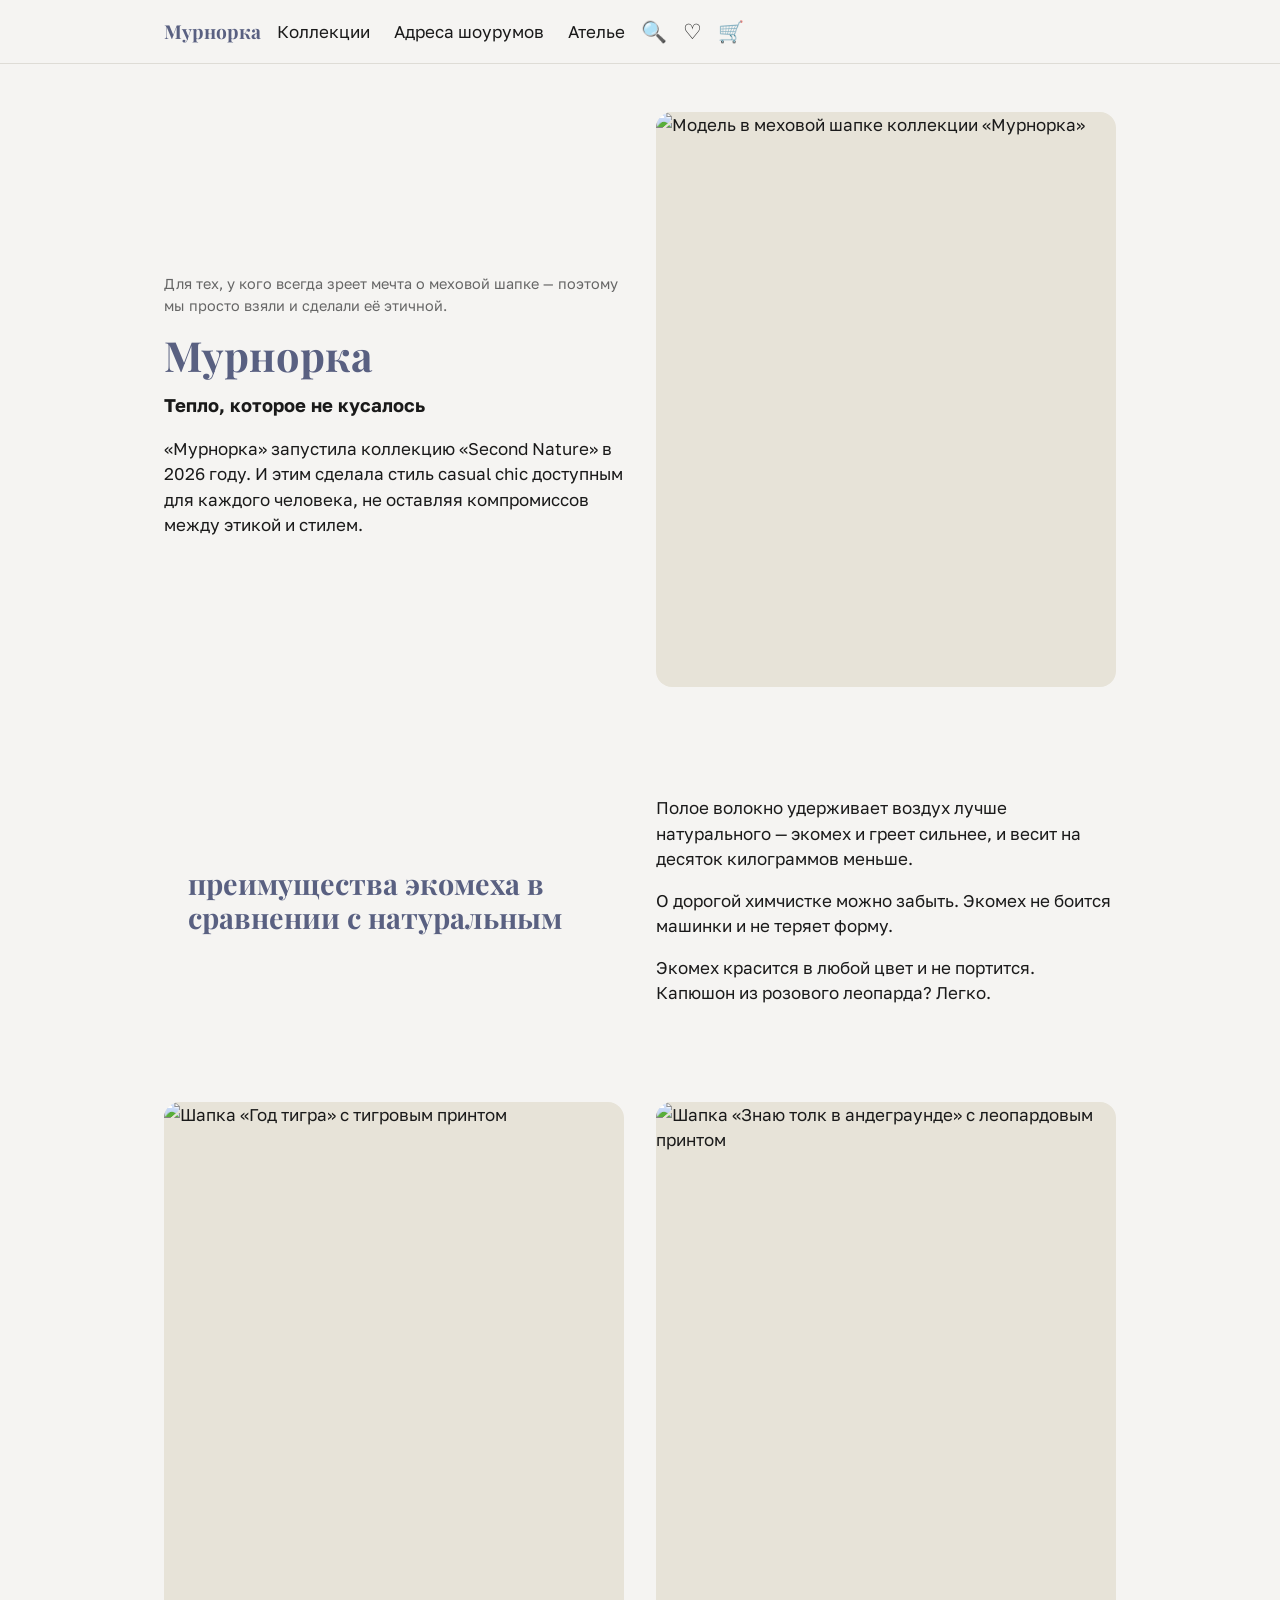
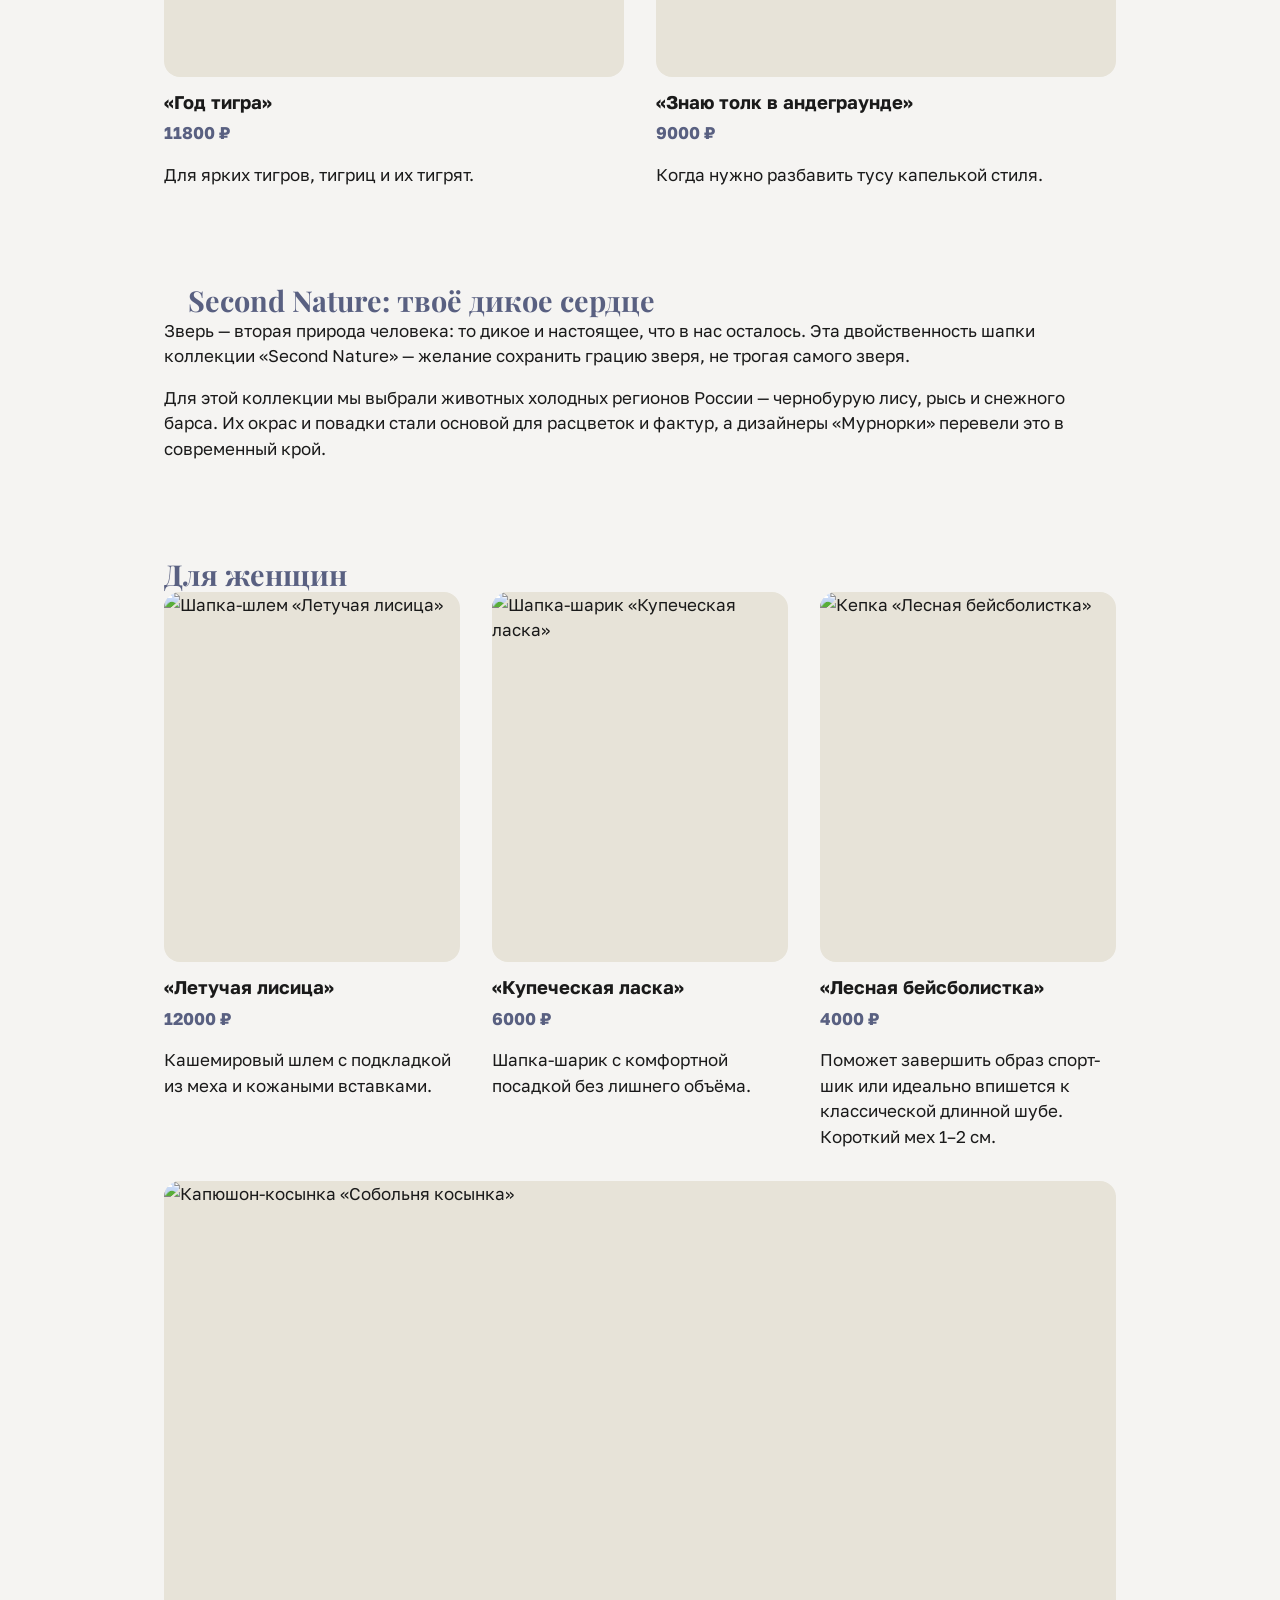
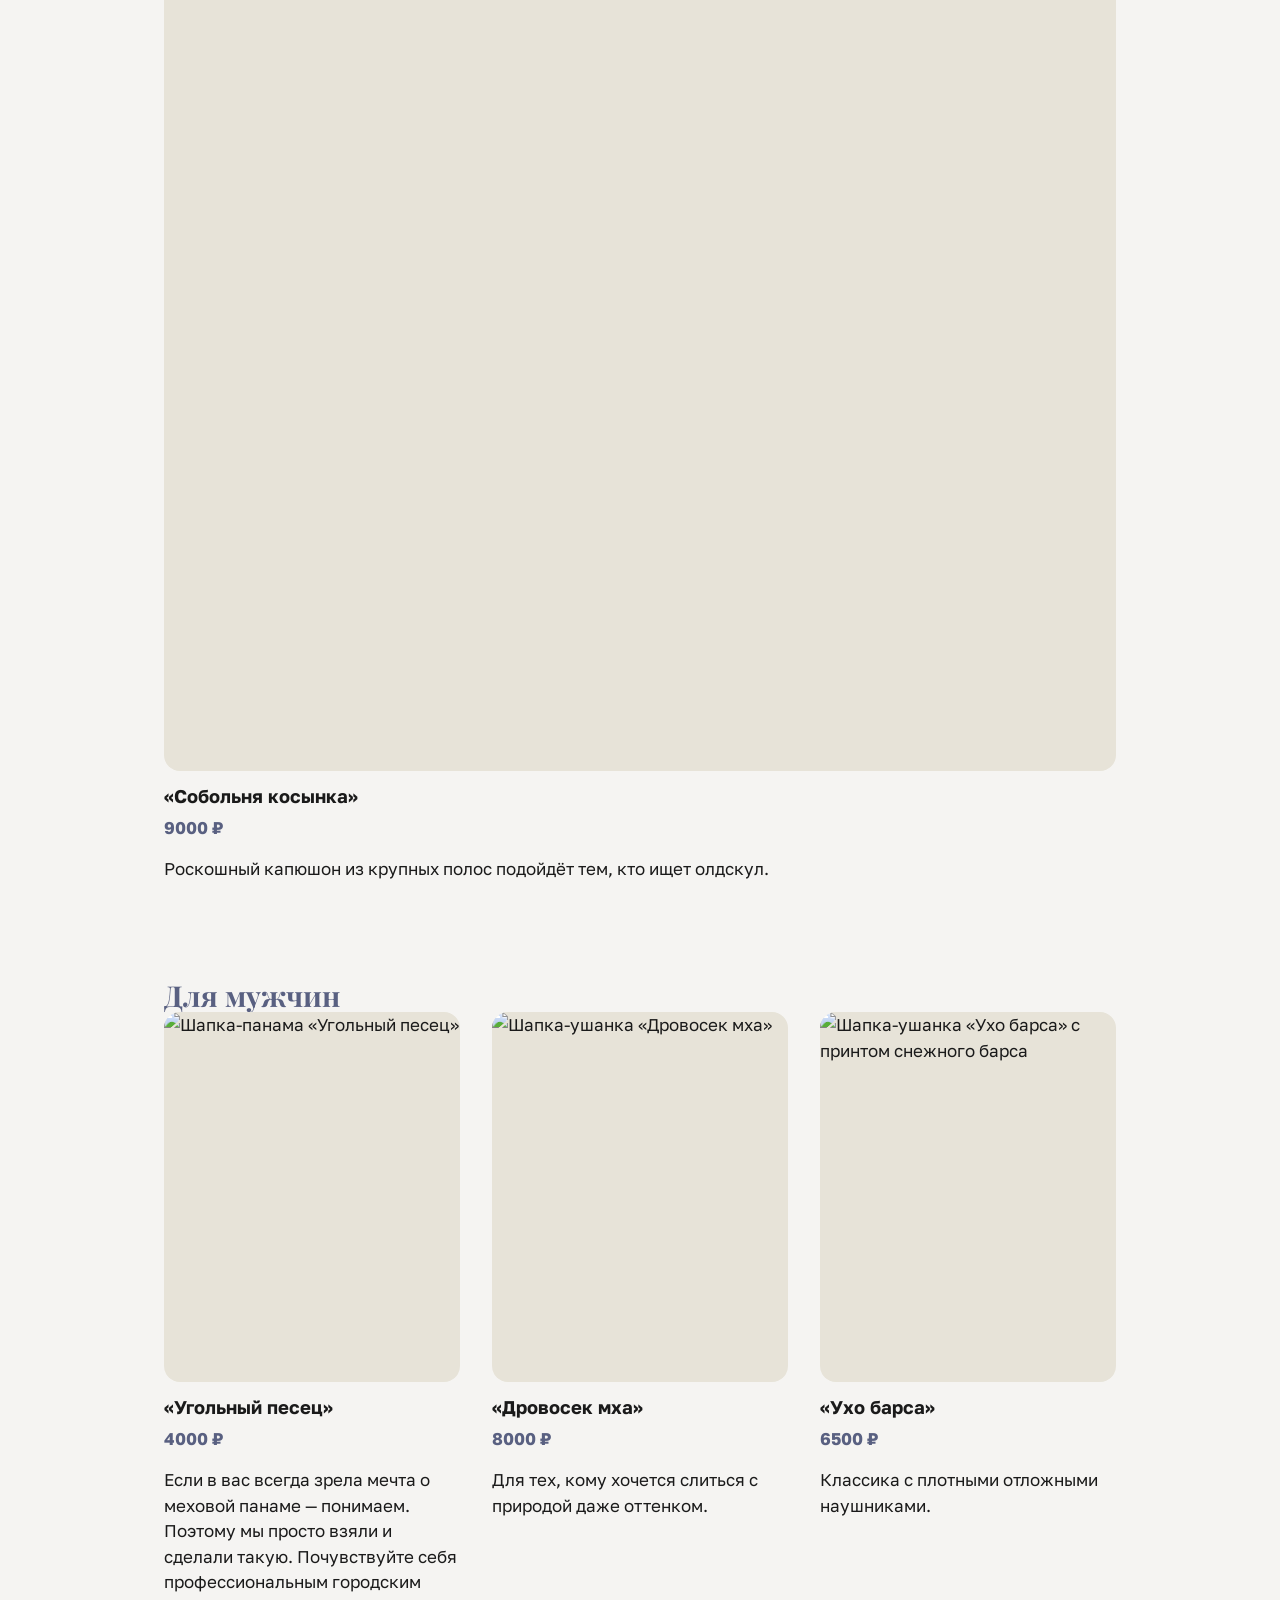
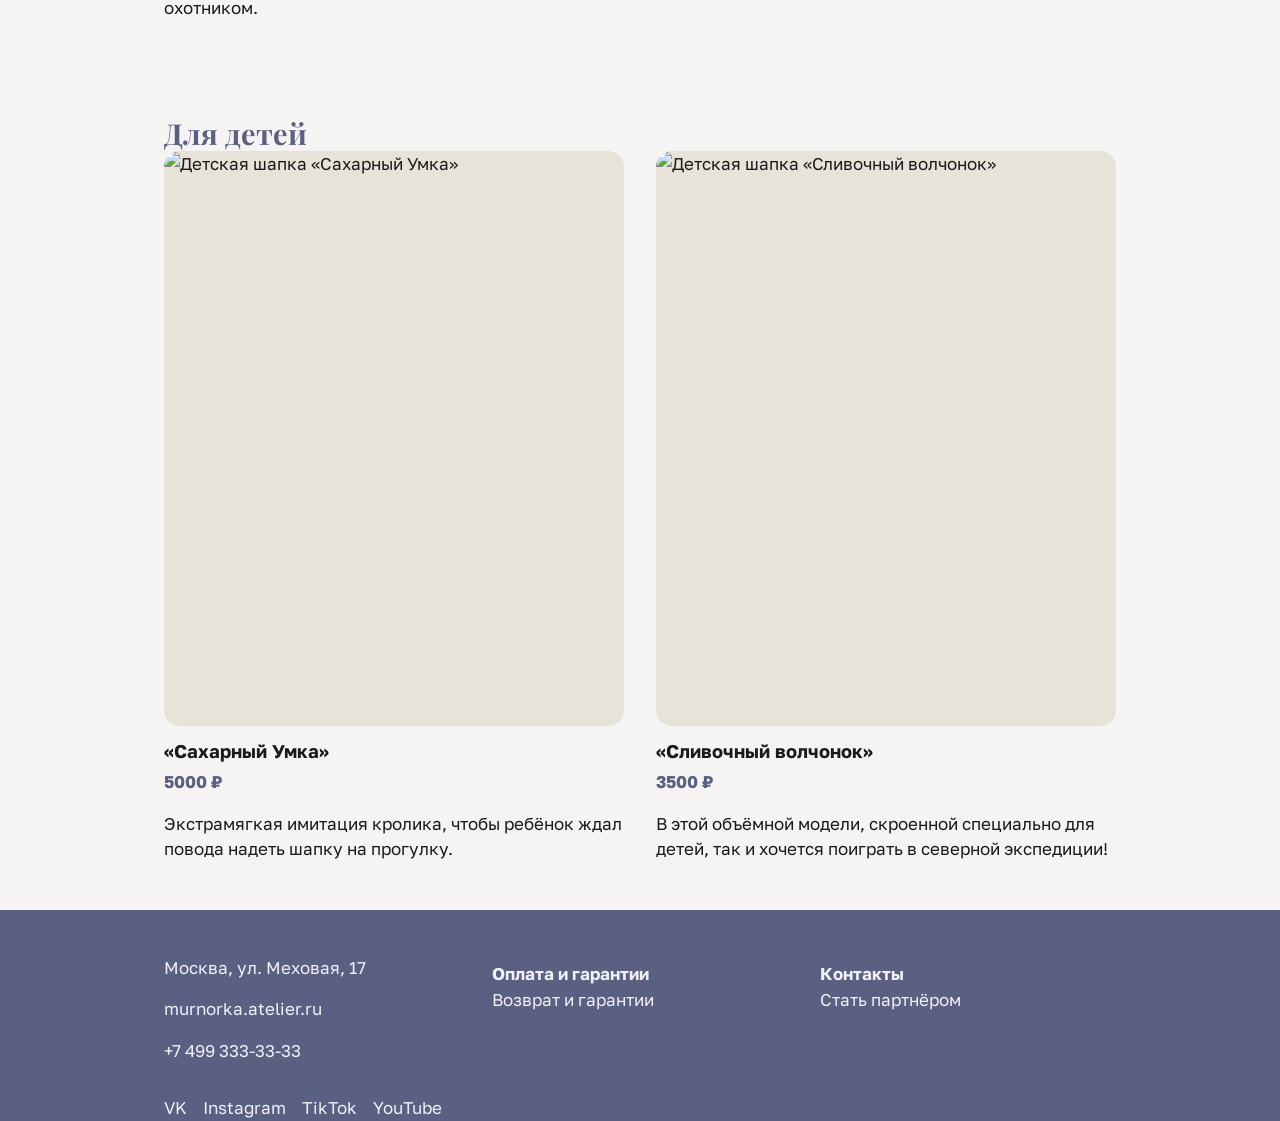
==== commit 408821b9: "Ещё сильно проще" ====
--- a/index.html
+++ b/index.html
@@ -4,217 +4,199 @@
 <meta charset="UTF-8">
 <meta name="viewport" content="width=device-width, initial-scale=1.0">
 <title>Мурнорка — Тепло, которое не кусалось</title>
-<link rel="preconnect" href="https://fonts.googleapis.com">
-<link rel="preconnect" href="https://fonts.gstatic.com" crossorigin>
 <link href="https://fonts.googleapis.com/css2?family=Playfair+Display:wght@600;700&family=Golos+Text:wght@400;600;700&display=swap" rel="stylesheet">
 <link rel="stylesheet" href="style.css">
 </head>
 <body>
 
-<!-- ===== ШАПКА САЙТА ===== -->
-<!-- Ссылки сами перенесутся на новую строку на маленьком экране, -->
-<!-- поэтому мобильное меню (гамбургер) и JS нам не нужны. -->
-<header class="header">
-  <div class="wrap header-row">
-
+<!-- Шапка сайта: логотип, меню и иконки. Всё лежит в одном ряду
+     и само переносится на новую строку, если места не хватает. -->
+<header>
+  <div class="row">
     <a href="#top" class="logo">Мурнорка</a>
 
-    <nav class="nav">
-      <a href="#collections">Коллекции</a>
-      <a href="#showrooms">Адреса шоурумов</a>
-      <a href="#atelier">Ателье</a>
+    <nav>
+      <ul class="nav-list">
+        <li><a href="#collections">Коллекции</a></li>
+        <li><a href="#showrooms">Адреса шоурумов</a></li>
+        <li><a href="#atelier">Ателье</a></li>
+      </ul>
     </nav>
 
+    <div class="icons">
+      <a href="#" aria-label="Поиск">🔍</a>
+      <a href="#" aria-label="Избранное">♡</a>
+      <a href="#" aria-label="Корзина">🛒</a>
+    </div>
   </div>
 </header>
 
 <main id="top">
 
-  <!-- ===== ГЛАВНЫЙ ЭКРАН (HERO) ===== -->
-  <section class="wrap hero">
-    <div class="hero-text">
-      <p class="eyebrow">Для тех, у кого всегда зреет мечта о меховой шапке — поэтому мы просто взяли и сделали её этичной.</p>
-      <h1 class="title">Мурнорка</h1>
-      <p class="subtitle">Тепло, которое не кусалось</p>
-      <p>«Мурнорка» запустила коллекцию «Second Nature» в 2026 году. И этим сделала стиль casual chic доступным для каждого человека, не оставляя компромиссов между этикой и стилем.</p>
-    </div>
-    <div class="hero-image">
-      <img src="images/hero.jpg" alt="Модель в меховой шапке коллекции «Мурнорка»">
-    </div>
-  </section>
-
-  <!-- ===== ПРЕИМУЩЕСТВА ЭКОМЕХА ===== -->
-  <section id="collections" class="wrap section">
-    <h2>Преимущества экомеха в сравнении с натуральным</h2>
-    <p>Полое волокно удерживает воздух лучше натурального — экомех и греет сильнее, и весит на десяток килограммов меньше.</p>
-    <p>О дорогой химчистке можно забыть. Экомех не боится машинки и не теряет форму.</p>
-    <p>Экомех красится в любой цвет и не портится. Капюшон из розового леопарда? Легко.</p>
-  </section>
-
-  <!-- ===== ХИТЫ ПРОДАЖ ===== -->
-  <section class="wrap section">
-    <div class="grid">
-
-      <article class="card">
-        <img class="card-image" src="images/god-tigra.jpg" alt="Шапка «Год тигра» с тигровым принтом">
+  <!-- Главный блок: текст слева, фото справа -->
+  <section>
+    <div class="row">
+      <div class="col">
+        <p class="eyebrow">Для тех, у кого всегда зреет мечта о меховой шапке — поэтому мы просто взяли и сделали её этичной.</p>
+        <h1>Мурнорка</h1>
+        <p class="subtitle">Тепло, которое не кусалось</p>
+        <p>«Мурнорка» запустила коллекцию «Second Nature» в 2026 году. И этим сделала стиль casual chic доступным для каждого человека, не оставляя компромиссов между этикой и стилем.</p>
+      </div>
+
+      <!-- Замените картинку на своё фото: images/hero.jpg -->
+      <img class="photo" src="images/hero.jpg" alt="Модель в меховой шапке коллекции «Мурнорка»">
+    </div>
+  </section>
+
+  <!-- Сравнение экомеха и натурального -->
+  <section id="collections">
+    <div class="row">
+      <h2>преимущества экомеха в сравнении с натуральным</h2>
+      <div class="col">
+        <p>Полое волокно удерживает воздух лучше натурального — экомех и греет сильнее, и весит на десяток килограммов меньше.</p>
+        <p>О дорогой химчистке можно забыть. Экомех не боится машинки и не теряет форму.</p>
+        <p>Экомех красится в любой цвет и не портится. Капюшон из розового леопарда? Легко.</p>
+      </div>
+    </div>
+  </section>
+
+  <!-- Два товара-примера -->
+  <section>
+    <div class="cards">
+      <article class="card">
+        <img src="images/god-tigra.jpg" alt="Шапка «Год тигра» с тигровым принтом">
         <h3>«Год тигра»</h3>
-        <p class="price">11 800 ₽</p>
+        <p class="price">11800 ₽</p>
         <p>Для ярких тигров, тигриц и их тигрят.</p>
       </article>
 
       <article class="card">
-        <img class="card-image" src="images/andergraund.jpg" alt="Шапка «Знаю толк в андеграунде» с леопардовым принтом">
+        <img src="images/andergraund.jpg" alt="Шапка «Знаю толк в андеграунде» с леопардовым принтом">
         <h3>«Знаю толк в андеграунде»</h3>
-        <p class="price">9 000 ₽</p>
+        <p class="price">9000 ₽</p>
         <p>Когда нужно разбавить тусу капелькой стиля.</p>
       </article>
-
-    </div>
-  </section>
-
-  <!-- ===== ИСТОРИЯ КОЛЛЕКЦИИ ===== -->
-  <section class="wrap section">
-    <h2 class="title">Second Nature: твоё дикое сердце</h2>
-    <p>Зверь — вторая природа человека: то дикое и настоящее, что в нас осталось. Эта двойственность шапки коллекции «Second Nature» — желание сохранить грацию зверя, не трогая самого зверя.</p>
-    <p>Для этой коллекции мы выбрали животных холодных регионов России — чернобурую лису, рысь и снежного барса. Их окрас и повадки стали основой для расцветок и фактур, а дизайнеры «Мурнорки» перевели это в современный крой.</p>
-  </section>
-
-  <!-- ===== ДЛЯ ЖЕНЩИН ===== -->
-  <section class="wrap section">
+    </div>
+  </section>
+
+  <!-- Рассказ про коллекцию Second Nature -->
+  <section>
+    <div class="text-block">
+      <h2>Second Nature: твоё дикое сердце</h2>
+      <p>Зверь — вторая природа человека: то дикое и настоящее, что в нас осталось. Эта двойственность шапки коллекции «Second Nature» — желание сохранить грацию зверя, не трогая самого зверя.</p>
+      <p>Для этой коллекции мы выбрали животных холодных регионов России — чернобурую лису, рысь и снежного барса. Их окрас и повадки стали основой для расцветок и фактур, а дизайнеры «Мурнорки» перевели это в современный крой.</p>
+    </div>
+  </section>
+
+  <!-- Женские шапки -->
+  <section>
     <h2>Для женщин</h2>
-    <div class="grid">
-
-      <article class="card">
-        <img class="card-image" src="images/letuchaya-lisica.jpg" alt="Шапка-шлем «Летучая лисица»">
-        <div class="dots">
-          <span class="dot dot-1"></span>
-          <span class="dot dot-2"></span>
-          <span class="dot dot-3"></span>
-        </div>
+    <div class="cards">
+      <article class="card">
+        <img src="images/letuchaya-lisica.jpg" alt="Шапка-шлем «Летучая лисица»">
         <h3>«Летучая лисица»</h3>
-        <p class="price">12 000 ₽</p>
+        <p class="price">12000 ₽</p>
         <p>Кашемировый шлем с подкладкой из меха и кожаными вставками.</p>
       </article>
 
       <article class="card">
-        <img class="card-image" src="images/kupecheskaya-laska.jpg" alt="Шапка-шарик «Купеческая ласка»">
-        <div class="dots">
-          <span class="dot dot-2"></span>
-          <span class="dot dot-3"></span>
-          <span class="dot dot-1"></span>
-        </div>
+        <img src="images/kupecheskaya-laska.jpg" alt="Шапка-шарик «Купеческая ласка»">
         <h3>«Купеческая ласка»</h3>
-        <p class="price">6 000 ₽</p>
+        <p class="price">6000 ₽</p>
         <p>Шапка-шарик с комфортной посадкой без лишнего объёма.</p>
       </article>
 
       <article class="card">
-        <img class="card-image" src="images/lesnaya-baseball.jpg" alt="Кепка «Лесная бейсболистка»">
-        <div class="dots">
-          <span class="dot dot-3"></span>
-          <span class="dot dot-1"></span>
-          <span class="dot dot-2"></span>
-        </div>
+        <img src="images/lesnaya-baseball.jpg" alt="Кепка «Лесная бейсболистка»">
         <h3>«Лесная бейсболистка»</h3>
-        <p class="price">4 000 ₽</p>
+        <p class="price">4000 ₽</p>
         <p>Поможет завершить образ спорт-шик или идеально впишется к классической длинной шубе. Короткий мех 1–2 см.</p>
       </article>
 
       <article class="card">
-        <img class="card-image" src="images/sobolya-kosynka.jpg" alt="Капюшон-косынка «Собольня косынка»">
-        <div class="dots">
-          <span class="dot dot-1"></span>
-          <span class="dot dot-3"></span>
-          <span class="dot dot-2"></span>
-        </div>
+        <img src="images/sobolya-kosynka.jpg" alt="Капюшон-косынка «Собольня косынка»">
         <h3>«Собольня косынка»</h3>
-        <p class="price">9 000 ₽</p>
+        <p class="price">9000 ₽</p>
         <p>Роскошный капюшон из крупных полос подойдёт тем, кто ищет олдскул.</p>
       </article>
-
-    </div>
-  </section>
-
-  <!-- ===== ДЛЯ МУЖЧИН ===== -->
-  <section id="atelier" class="wrap section">
+    </div>
+  </section>
+
+  <!-- Мужские шапки -->
+  <section id="atelier">
     <h2>Для мужчин</h2>
-    <div class="grid">
-
-      <article class="card">
-        <img class="card-image" src="images/ugolniy-pesec.jpg" alt="Шапка-панама «Угольный песец»">
-        <div class="dots">
-          <span class="dot dot-1"></span>
-          <span class="dot dot-2"></span>
-          <span class="dot dot-3"></span>
-        </div>
+    <div class="cards">
+      <article class="card">
+        <img src="images/ugolniy-pesec.jpg" alt="Шапка-панама «Угольный песец»">
         <h3>«Угольный песец»</h3>
-        <p class="price">4 000 ₽</p>
+        <p class="price">4000 ₽</p>
         <p>Если в вас всегда зрела мечта о меховой панаме — понимаем. Поэтому мы просто взяли и сделали такую. Почувствуйте себя профессиональным городским охотником.</p>
       </article>
 
       <article class="card">
-        <img class="card-image" src="images/drovosek-mha.jpg" alt="Шапка-ушанка «Дровосек мха»">
+        <img src="images/drovosek-mha.jpg" alt="Шапка-ушанка «Дровосек мха»">
         <h3>«Дровосек мха»</h3>
-        <p class="price">8 000 ₽</p>
+        <p class="price">8000 ₽</p>
         <p>Для тех, кому хочется слиться с природой даже оттенком.</p>
       </article>
 
       <article class="card">
-        <img class="card-image" src="images/uho-barsa.jpg" alt="Шапка-ушанка «Ухо барса» с принтом снежного барса">
+        <img src="images/uho-barsa.jpg" alt="Шапка-ушанка «Ухо барса» с принтом снежного барса">
         <h3>«Ухо барса»</h3>
-        <p class="price">6 500 ₽</p>
+        <p class="price">6500 ₽</p>
         <p>Классика с плотными отложными наушниками.</p>
       </article>
-
-    </div>
-  </section>
-
-  <!-- ===== ДЛЯ ДЕТЕЙ ===== -->
-  <section id="showrooms" class="wrap section">
+    </div>
+  </section>
+
+  <!-- Детские шапки -->
+  <section id="showrooms">
     <h2>Для детей</h2>
-    <div class="grid">
-
-      <article class="card">
-        <img class="card-image" src="images/saharniy-umka.jpg" alt="Детская шапка «Сахарный Умка»">
+    <div class="cards">
+      <article class="card">
+        <img src="images/saharniy-umka.jpg" alt="Детская шапка «Сахарный Умка»">
         <h3>«Сахарный Умка»</h3>
-        <p class="price">5 000 ₽</p>
+        <p class="price">5000 ₽</p>
         <p>Экстрамягкая имитация кролика, чтобы ребёнок ждал повода надеть шапку на прогулку.</p>
       </article>
 
       <article class="card">
-        <img class="card-image" src="images/slivochniy-volchonok.jpg" alt="Детская шапка «Сливочный волчонок»">
+        <img src="images/slivochniy-volchonok.jpg" alt="Детская шапка «Сливочный волчонок»">
         <h3>«Сливочный волчонок»</h3>
-        <p class="price">3 500 ₽</p>
+        <p class="price">3500 ₽</p>
         <p>В этой объёмной модели, скроенной специально для детей, так и хочется поиграть в северной экспедиции!</p>
       </article>
-
     </div>
   </section>
 
 </main>
 
-<!-- ===== ПОДВАЛ САЙТА ===== -->
-<footer class="footer">
-  <div class="wrap footer-row">
-
-    <div class="footer-block">
-      <p class="title">Мурнорка</p>
-      <p>© 2026</p>
+<!-- Подвал сайта: адрес, ссылки и соцсети -->
+<footer>
+  <div class="row">
+    <div class="col">
+      <p class="logo">© Мурнорка 2026</p>
       <p>Москва, ул. Меховая, 17</p>
       <p>murnorka.atelier.ru</p>
       <p>+7 499 333-33-33</p>
     </div>
 
-    <div class="footer-block">
-      <p class="footer-title">Оплата и гарантии</p>
-      <a href="#">Возврат и гарантии</a>
-    </div>
-
-    <div class="footer-block">
-      <p class="footer-title">Контакты</p>
-      <a href="#">Стать партнёром</a>
-    </div>
-
+    <ul>
+      <li><strong>Оплата и гарантии</strong></li>
+      <li><a href="#">Возврат и гарантии</a></li>
+    </ul>
+
+    <ul>
+      <li><strong>Контакты</strong></li>
+      <li><a href="#">Стать партнёром</a></li>
+    </ul>
+
+    <ul class="social">
+      <li><a href="#">VK</a></li>
+      <li><a href="#">Instagram</a></li>
+      <li><a href="#">TikTok</a></li>
+      <li><a href="#">YouTube</a></li>
+    </ul>
   </div>
 </footer>
 
--- a/style.css
+++ b/style.css
@@ -1,232 +1,197 @@
-/* =========================================
-   МУРНОРКА — простые стили для новичков
-   Используем только flexbox.
-   Никаких CSS-переменных, clamp() и медиазапросов —
-   всё адаптируется само за счёт flex-wrap.
-   ========================================= */
-
+/* Общие настройки для всей страницы */
 * {
   box-sizing: border-box;
-  margin: 0;
-  padding: 0;
 }
 
 body {
-  font-family: 'Golos Text', sans-serif;
-  color: #2b2b2b;
+  margin: 0;
+  font-family: 'Golos Text', Arial, sans-serif;
+  font-size: 17px;
   line-height: 1.5;
+  color: #1a1a1a;
+  background: #f5f4f2;
 }
 
-.title {
-  font-family: 'Playfair Display', serif;
+img {
+  display: block;
+  max-width: 100%;
 }
 
-/* Общая обёртка с отступами по бокам и максимальной шириной */
-.wrap {
-  max-width: 1100px;
-  margin: 0 auto;
-  padding: 20px;
+a {
+  color: inherit;
+  text-decoration: none;
 }
 
-/* Отступ сверху/снизу у обычных секций */
-.section {
-  padding-top: 40px;
-  padding-bottom: 40px;
+ul {
+  margin: 0;
+  padding: 0;
+  list-style: none;
+}
+
+/* Заголовки. Раз задаём цвет и шрифт — и он работает для всех h1 и h2 сразу */
+h1, h2 {
+  font-family: 'Playfair Display', Georgia, serif;
+  color: #596081;
+  margin: 0 0 1rem;
+}
+
+h1 {
+  font-size: 2.6rem;
+  line-height: 1.05;
 }
 
 h2 {
-  margin-bottom: 16px;
-  font-size: 28px;
+  font-size: 1.8rem;
+  line-height: 1.2;
+}
+
+h3 {
+  font-size: 1.15rem;
+  margin: 0 0 0.25rem;
 }
 
 p {
-  margin-bottom: 10px;
+  margin: 0 0 1rem;
 }
 
-
-/* =========================================
-   ШАПКА САЙТА
-   Логотип и ссылки лежат в одну строку,
-   а если места не хватает — переносятся сами
-   благодаря flex-wrap.
-   ========================================= */
-
-.header {
-  background: #1e1e1e;
-  color: #fff;
+p:last-child {
+  margin-bottom: 0;
 }
 
-.header-row {
+/* Отступы у каждой секции сверху и снизу */
+section {
+  padding: 3rem 0;
+}
+
+/* Общий контейнер: не даёт контенту растягиваться шире 1000px */
+header .row,
+section .row,
+section .text-block,
+section h2,
+section .cards,
+footer .row {
+  max-width: 1000px;
+  margin: 0 auto;
+  padding: 0 1.5rem;
+}
+
+/* ===== Главный приём для адаптива =====
+   .row — это ряд из блоков, которые лежат рядом на широком экране
+   и сами переносятся друг под друга, если экран узкий. */
+.row {
   display: flex;
   flex-wrap: wrap;
   align-items: center;
-  justify-content: space-between;
-  gap: 16px;
+  gap: 2rem;
+}
+
+.row > * {
+  flex: 1 1 300px;
+}
+
+/* Шапка сайта */
+header {
+  background: #f5f4f2;
+  border-bottom: 1px solid #dedcd6;
+}
+
+header .row {
+  align-items: center;
+  gap: 1rem;
+  padding-top: 1rem;
+  padding-bottom: 1rem;
+}
+
+header .row > * {
+  flex: 0 1 auto;
 }
 
 .logo {
-  font-family: 'Playfair Display', serif;
-  font-size: 24px;
+  font-family: 'Playfair Display', Georgia, serif;
   font-weight: 700;
-  color: #fff;
-  text-decoration: none;
+  font-size: 1.2rem;
+  color: #596081;
 }
 
-.nav {
+nav {
+  flex: 1 1 auto;
+}
+
+.nav-list {
   display: flex;
   flex-wrap: wrap;
-  gap: 20px;
+  gap: 1.5rem;
 }
 
-.nav a {
-  color: #fff;
-  text-decoration: none;
-  font-weight: 600;
+.nav-list a:hover {
+  color: #596081;
 }
 
-.nav a:hover {
-  text-decoration: underline;
+.icons {
+  display: flex;
+  gap: 1rem;
+  font-size: 1.3rem;
 }
 
-
-/* =========================================
-   ГЛАВНЫЙ ЭКРАН (HERO)
-   Текст и картинка лежат рядом,
-   на узком экране картинка уходит вниз.
-   ========================================= */
-
-.hero {
-  display: flex;
-  flex-wrap: wrap;
-  align-items: center;
-  gap: 30px;
-  padding-top: 50px;
-  padding-bottom: 50px;
+/* Фото — задаём одинаковую пропорцию, чтобы карточки не прыгали
+   даже до того, как вы вставите свою картинку */
+.photo,
+.card img {
+  width: 100%;
+  aspect-ratio: 4 / 5;
+  object-fit: cover;
+  border-radius: 16px;
+  background: #e7e3d8;
+  margin-bottom: 0.75rem;
 }
 
-.hero-text {
-  flex: 1 1 350px;
-}
-
-.hero-image {
-  flex: 1 1 350px;
-}
-
-.hero-image img {
-  width: 100%;
-  height: auto;
-  display: block;
-  border-radius: 8px;
-}
-
+/* Мелкий текст над главным заголовком */
 .eyebrow {
-  text-transform: uppercase;
-  font-size: 13px;
-  letter-spacing: 0.05em;
-  color: #777;
-  margin-bottom: 12px;
-}
-
-.hero .title {
-  font-size: 48px;
-  margin-bottom: 6px;
+  color: #666;
+  font-size: 0.9rem;
 }
 
 .subtitle {
-  font-size: 18px;
-  color: #555;
-  margin-bottom: 16px;
+  font-weight: 700;
+  font-size: 1.15rem;
 }
 
-
-/* =========================================
-   КАРТОЧКИ ТОВАРОВ
-   Карточки лежат в ряд и переносятся сами,
-   если не помещаются в ширину экрана.
-   ========================================= */
-
-.grid {
+/* Карточки товаров */
+.cards {
   display: flex;
   flex-wrap: wrap;
-  gap: 24px;
+  gap: 2rem;
 }
 
 .card {
   flex: 1 1 260px;
 }
 
-.card-image {
-  width: 100%;
-  height: 260px;
-  object-fit: cover;
-  display: block;
-  border-radius: 8px;
-  background: #e4e0da;
-  margin-bottom: 12px;
+.price {
+  color: #596081;
+  font-weight: 700;
 }
 
-.card h3 {
-  font-size: 18px;
-  margin-bottom: 4px;
+/* Блок с текстом про коллекцию Second Nature */
+.text-block {
+  max-width: 640px;
 }
 
-.price {
-  font-weight: 700;
-  margin-bottom: 6px;
+/* Подвал сайта */
+footer {
+  background: #596081;
+  color: #f2f0f7;
 }
 
-/* Цветные точки под некоторыми карточками —
-   всего три оттенка, которые повторяются */
-.dots {
-  display: flex;
-  gap: 8px;
-  margin-bottom: 10px;
-}
-
-.dot {
-  width: 16px;
-  height: 16px;
-  border-radius: 50%;
-}
-
-.dot-1 { background: #5b4636; }
-.dot-2 { background: #b06a3c; }
-.dot-3 { background: #d8c9a3; }
-
-
-/* =========================================
-   ПОДВАЛ САЙТА
-   Блоки лежат в ряд и переносятся сами.
-   ========================================= */
-
-.footer {
-  background: #1e1e1e;
-  color: #ddd;
-  margin-top: 40px;
-}
-
-.footer-row {
-  display: flex;
-  flex-wrap: wrap;
-  gap: 30px;
-}
-
-.footer-block {
+footer .row > * {
   flex: 1 1 200px;
 }
 
-.footer-title {
-  font-weight: 700;
-  color: #fff;
-  margin-bottom: 8px;
+footer a:hover {
+  text-decoration: underline;
 }
 
-.footer-block a {
-  color: #ddd;
-  text-decoration: none;
-  display: block;
+footer .social {
+  display: flex;
+  gap: 1rem;
 }
-
-.footer-block a:hover {
-  text-decoration: underline;
-}
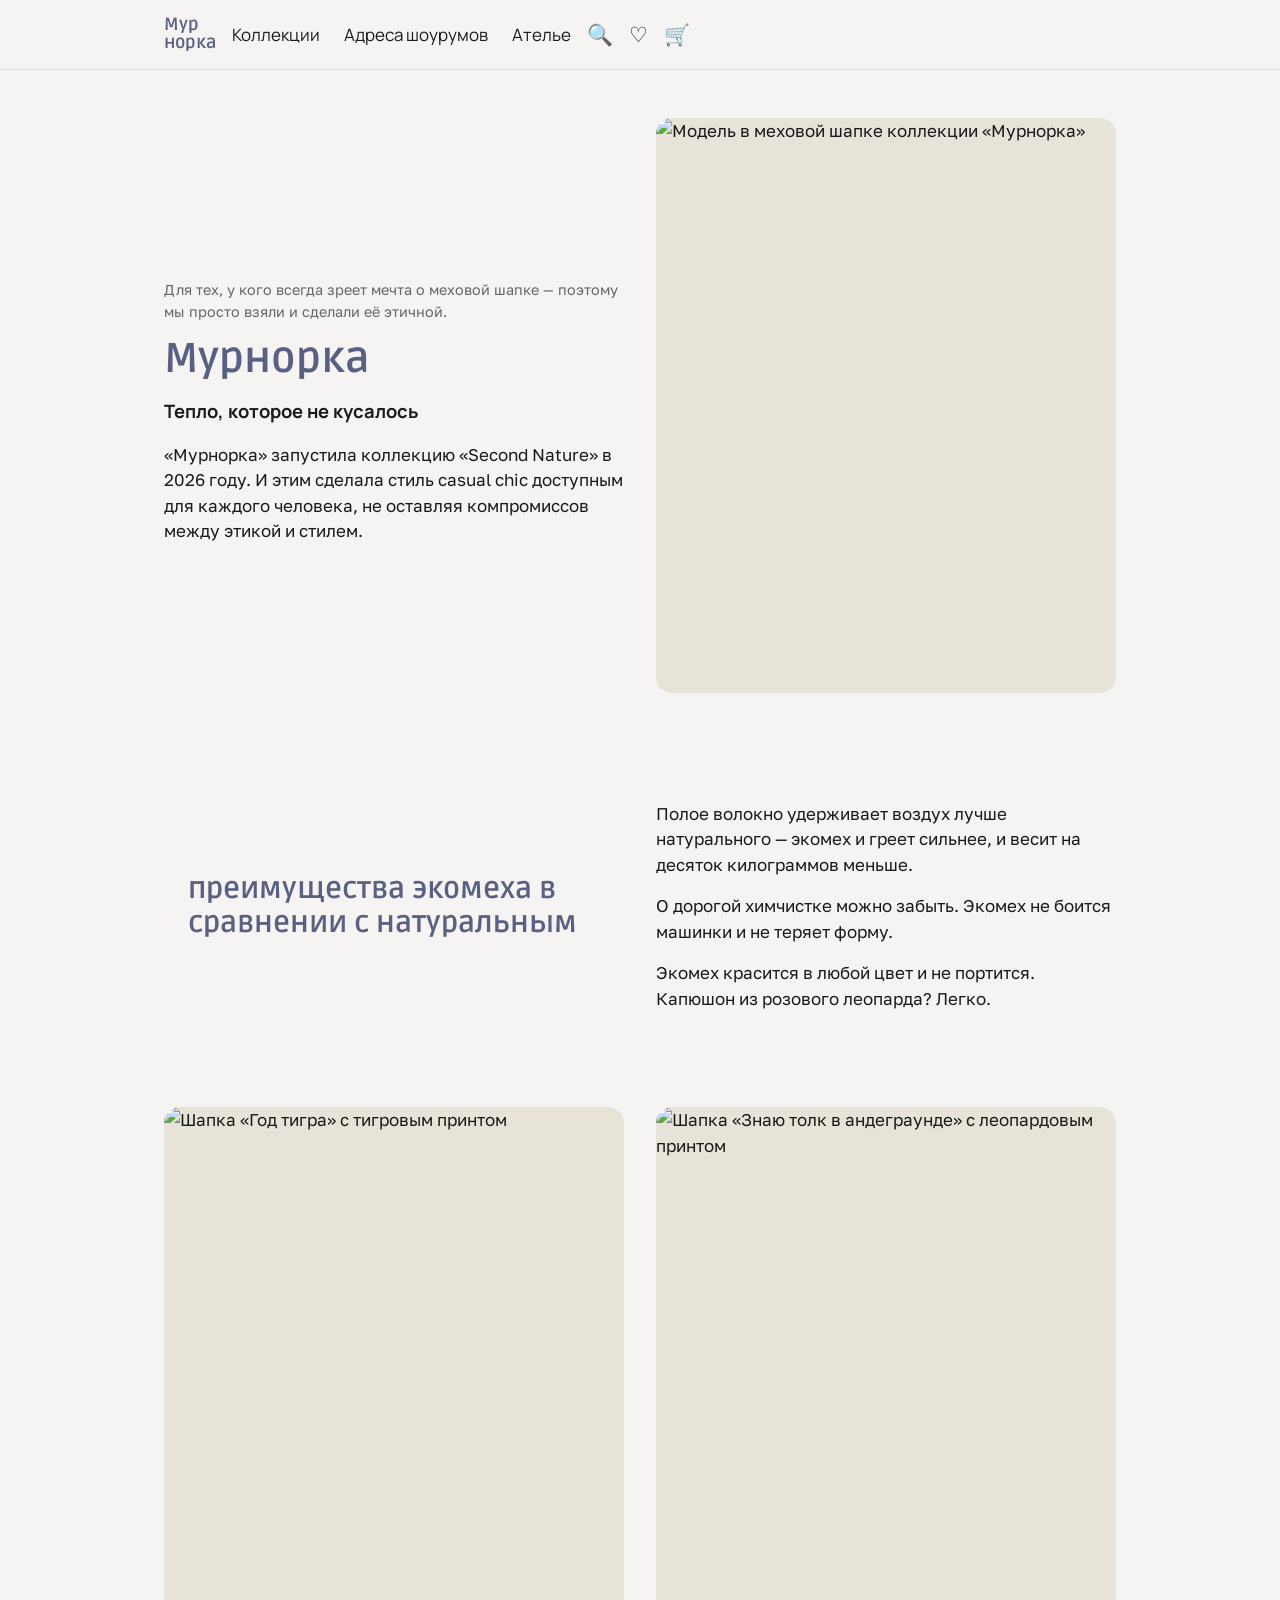
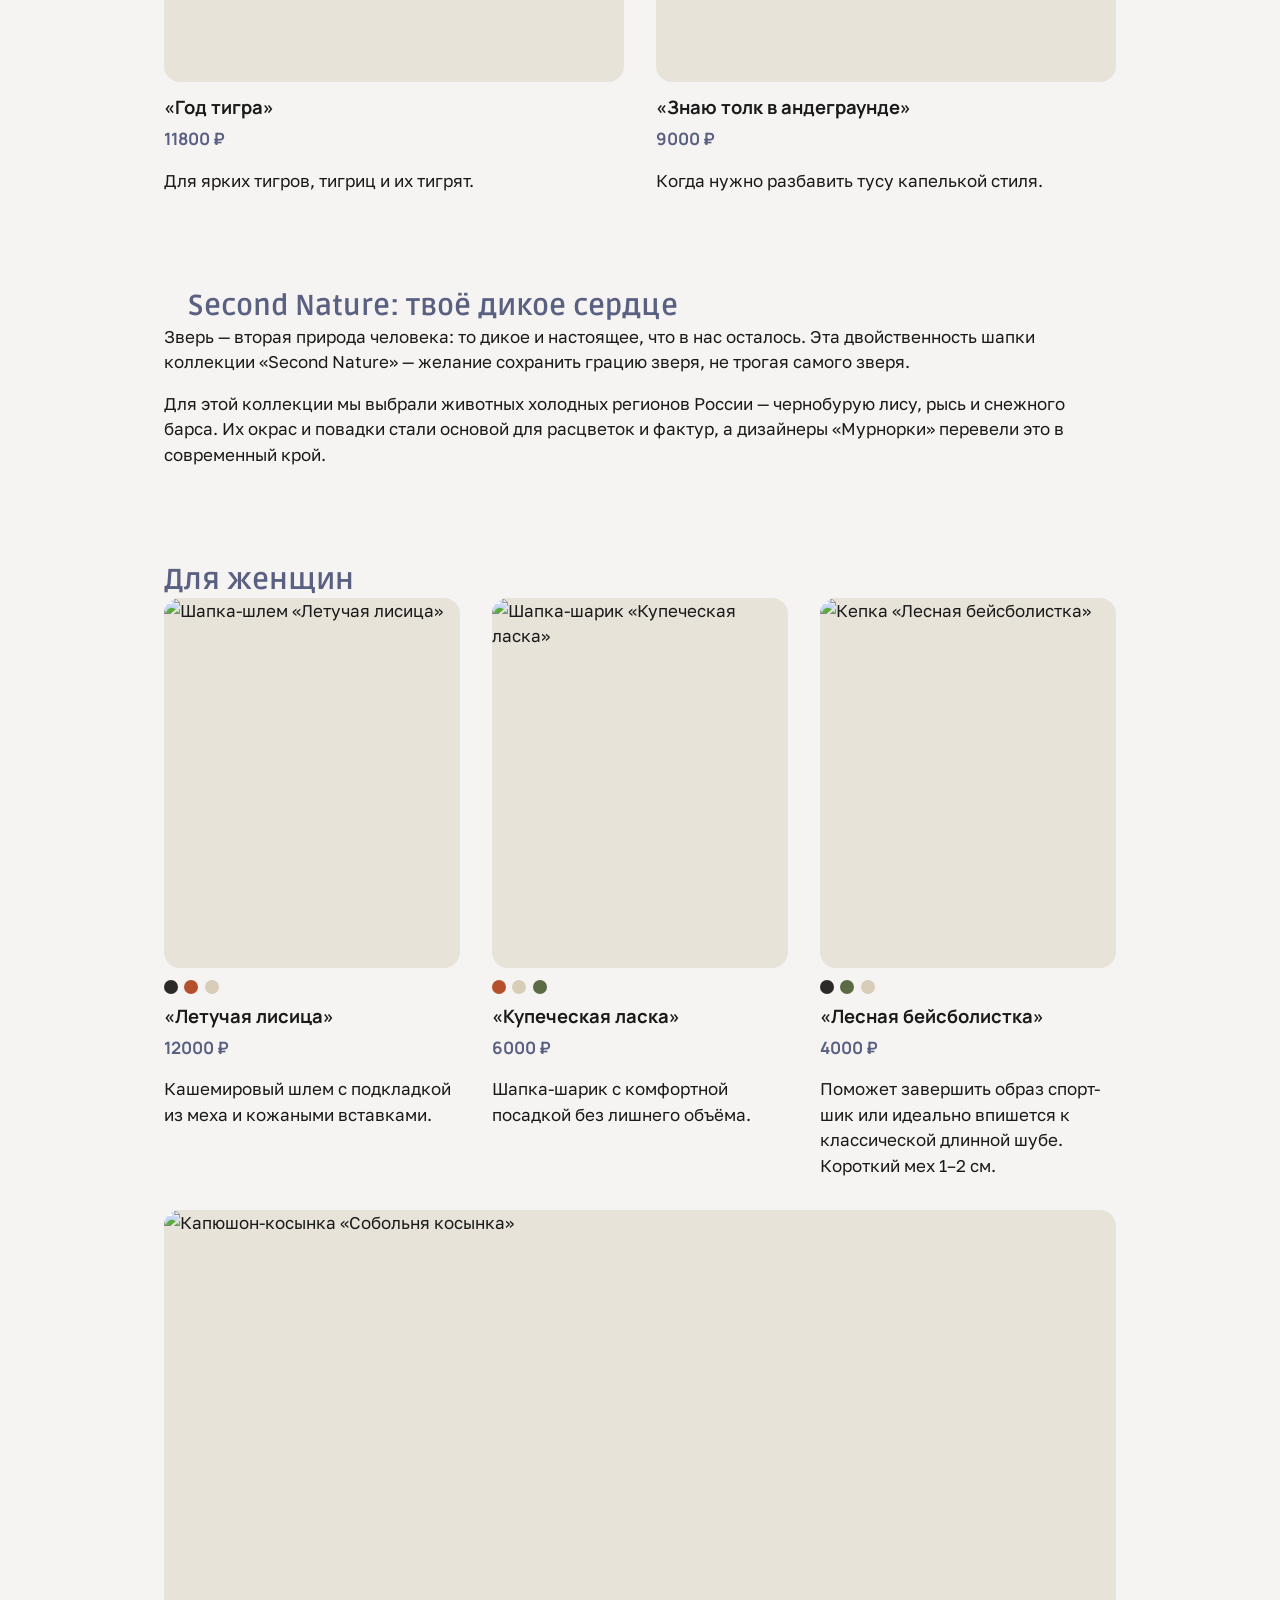
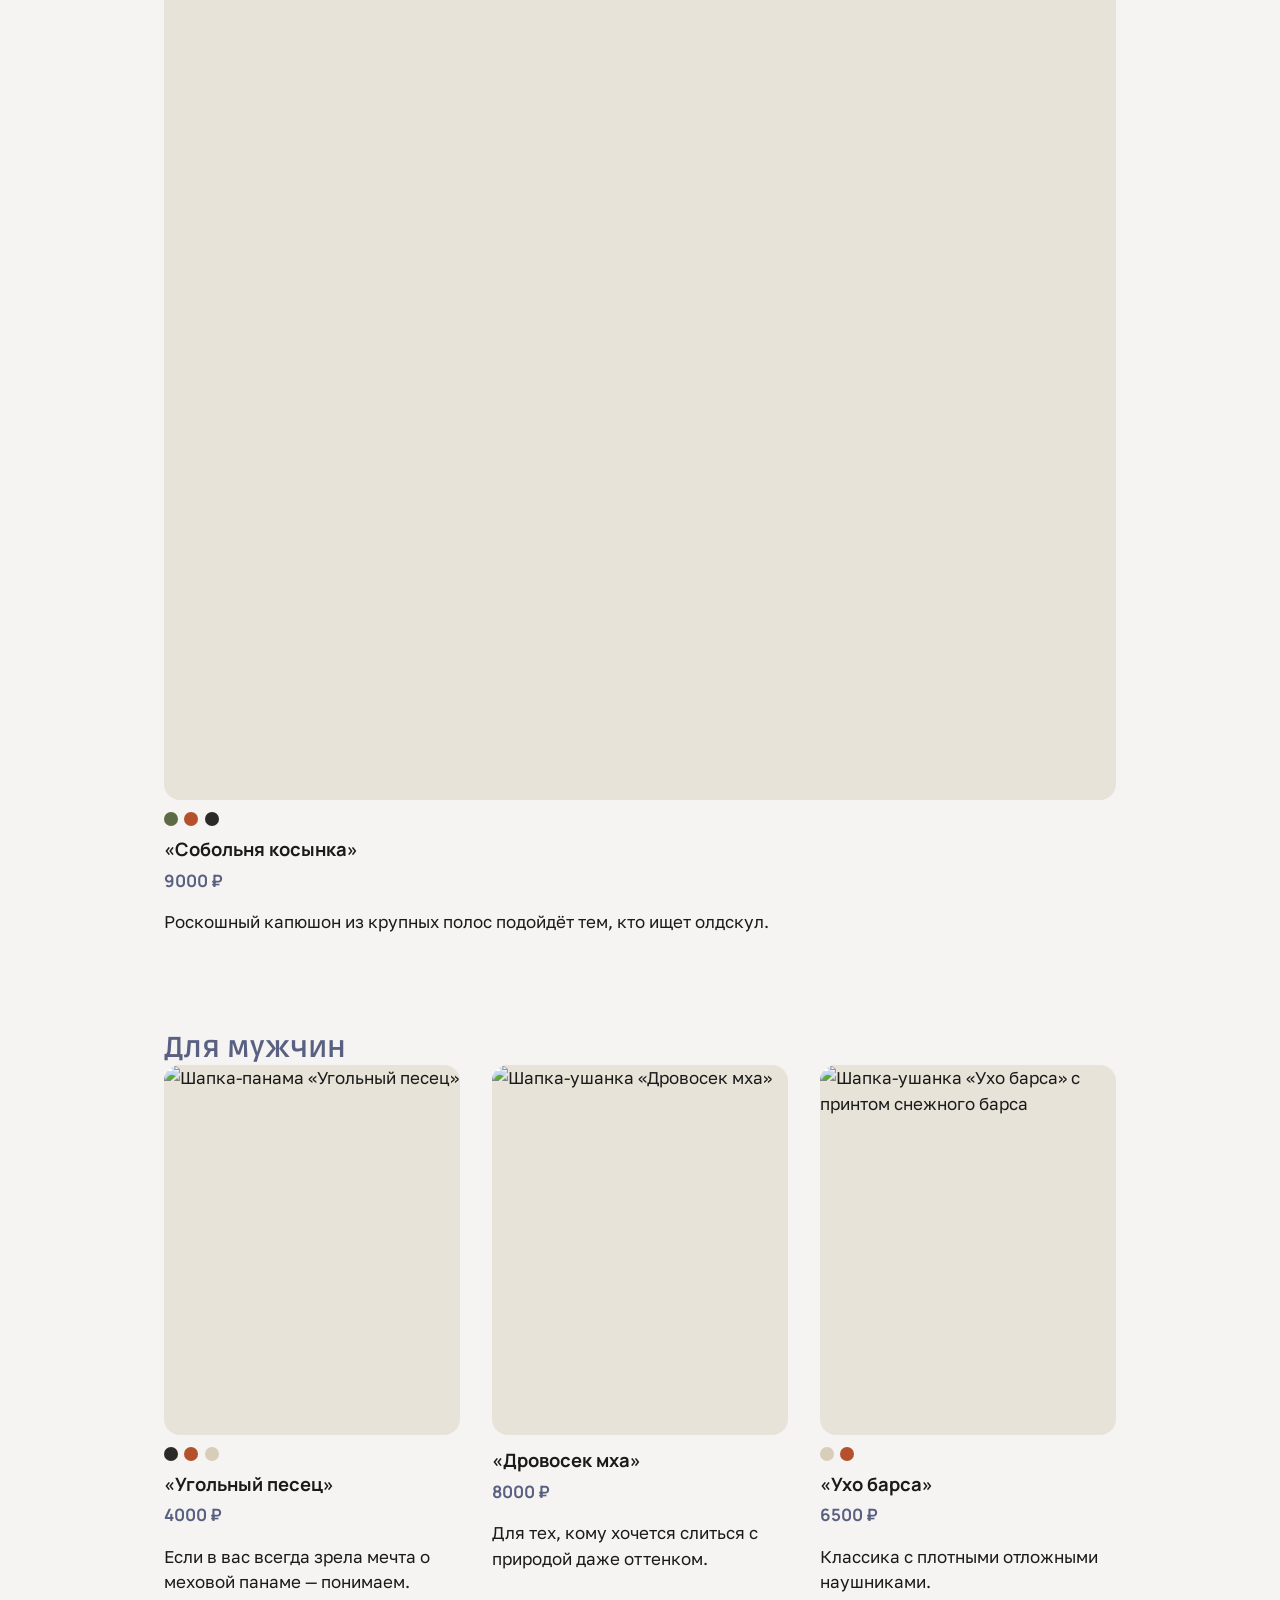
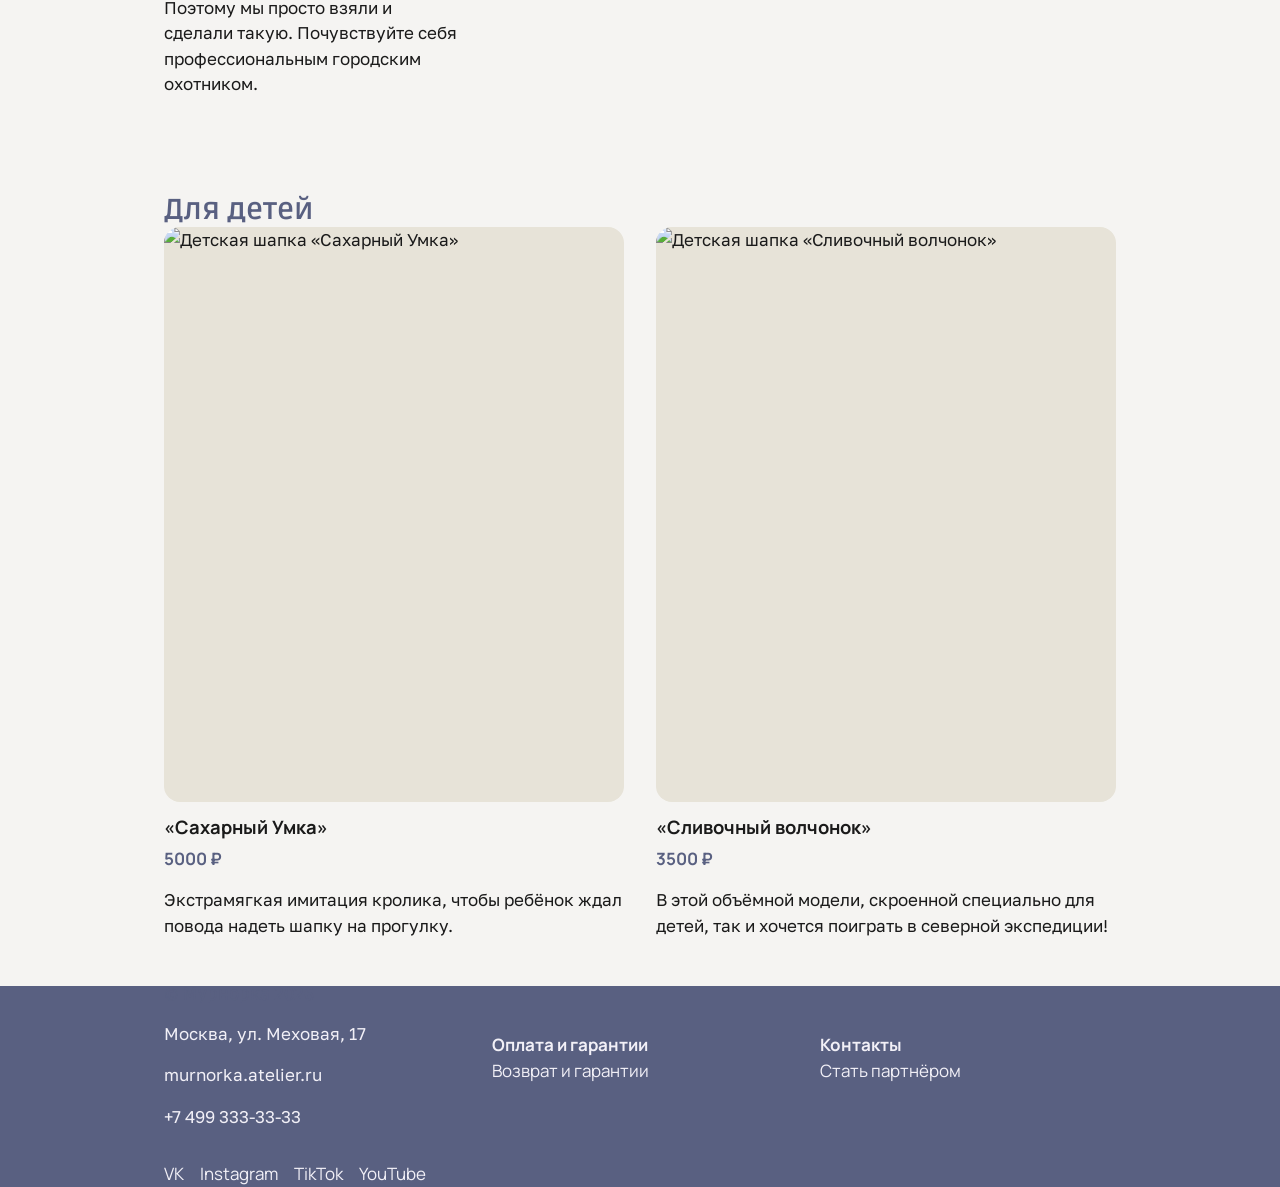
==== commit 8575e4dd: "Должно быть с синеньким" ====
--- a/index.html
+++ b/index.html
@@ -4,7 +4,7 @@
 <meta charset="UTF-8">
 <meta name="viewport" content="width=device-width, initial-scale=1.0">
 <title>Мурнорка — Тепло, которое не кусалось</title>
-<link href="https://fonts.googleapis.com/css2?family=Playfair+Display:wght@600;700&family=Golos+Text:wght@400;600;700&display=swap" rel="stylesheet">
+<link href="https://fonts.googleapis.com/css2?family=Ruda:wght@600;700&family=Manrope:wght@500;600;700;800&family=Golos+Text:wght@400;500;600&display=swap" rel="stylesheet">
 <link rel="stylesheet" href="style.css">
 </head>
 <body>
@@ -13,7 +13,10 @@
      и само переносится на новую строку, если места не хватает. -->
 <header>
   <div class="row">
-    <a href="#top" class="logo">Мурнорка</a>
+    <a href="#top" class="logo">
+      <span>Мур</span>
+      <span>норка</span>
+    </a>
 
     <nav>
       <ul class="nav-list">
@@ -36,7 +39,7 @@
   <!-- Главный блок: текст слева, фото справа -->
   <section>
     <div class="row">
-      <div class="col">
+      <div>
         <p class="eyebrow">Для тех, у кого всегда зреет мечта о меховой шапке — поэтому мы просто взяли и сделали её этичной.</p>
         <h1>Мурнорка</h1>
         <p class="subtitle">Тепло, которое не кусалось</p>
@@ -52,7 +55,7 @@
   <section id="collections">
     <div class="row">
       <h2>преимущества экомеха в сравнении с натуральным</h2>
-      <div class="col">
+      <div>
         <p>Полое волокно удерживает воздух лучше натурального — экомех и греет сильнее, и весит на десяток килограммов меньше.</p>
         <p>О дорогой химчистке можно забыть. Экомех не боится машинки и не теряет форму.</p>
         <p>Экомех красится в любой цвет и не портится. Капюшон из розового леопарда? Легко.</p>
@@ -64,14 +67,14 @@
   <section>
     <div class="cards">
       <article class="card">
-        <img src="images/god-tigra.jpg" alt="Шапка «Год тигра» с тигровым принтом">
+        <img class="ph-wide" src="images/god-tigra.jpg" alt="Шапка «Год тигра» с тигровым принтом">
         <h3>«Год тигра»</h3>
         <p class="price">11800 ₽</p>
         <p>Для ярких тигров, тигриц и их тигрят.</p>
       </article>
 
       <article class="card">
-        <img src="images/andergraund.jpg" alt="Шапка «Знаю толк в андеграунде» с леопардовым принтом">
+        <img class="ph-wide" src="images/andergraund.jpg" alt="Шапка «Знаю толк в андеграунде» с леопардовым принтом">
         <h3>«Знаю толк в андеграунде»</h3>
         <p class="price">9000 ₽</p>
         <p>Когда нужно разбавить тусу капелькой стиля.</p>
@@ -93,7 +96,8 @@
     <h2>Для женщин</h2>
     <div class="cards">
       <article class="card">
-        <img src="images/letuchaya-lisica.jpg" alt="Шапка-шлем «Летучая лисица»">
+        <img class="ph-tall" src="images/letuchaya-lisica.jpg" alt="Шапка-шлем «Летучая лисица»">
+        <ul class="dots"><li class="dot dot-a"></li><li class="dot dot-b"></li><li class="dot dot-c"></li></ul>
         <h3>«Летучая лисица»</h3>
         <p class="price">12000 ₽</p>
         <p>Кашемировый шлем с подкладкой из меха и кожаными вставками.</p>
@@ -101,6 +105,7 @@
 
       <article class="card">
         <img src="images/kupecheskaya-laska.jpg" alt="Шапка-шарик «Купеческая ласка»">
+        <ul class="dots"><li class="dot dot-b"></li><li class="dot dot-c"></li><li class="dot dot-d"></li></ul>
         <h3>«Купеческая ласка»</h3>
         <p class="price">6000 ₽</p>
         <p>Шапка-шарик с комфортной посадкой без лишнего объёма.</p>
@@ -108,13 +113,15 @@
 
       <article class="card">
         <img src="images/lesnaya-baseball.jpg" alt="Кепка «Лесная бейсболистка»">
+        <ul class="dots"><li class="dot dot-a"></li><li class="dot dot-d"></li><li class="dot dot-c"></li></ul>
         <h3>«Лесная бейсболистка»</h3>
         <p class="price">4000 ₽</p>
         <p>Поможет завершить образ спорт-шик или идеально впишется к классической длинной шубе. Короткий мех 1–2 см.</p>
       </article>
 
       <article class="card">
-        <img src="images/sobolya-kosynka.jpg" alt="Капюшон-косынка «Собольня косынка»">
+        <img class="ph-long" src="images/sobolya-kosynka.jpg" alt="Капюшон-косынка «Собольня косынка»">
+        <ul class="dots"><li class="dot dot-d"></li><li class="dot dot-b"></li><li class="dot dot-a"></li></ul>
         <h3>«Собольня косынка»</h3>
         <p class="price">9000 ₽</p>
         <p>Роскошный капюшон из крупных полос подойдёт тем, кто ищет олдскул.</p>
@@ -127,7 +134,8 @@
     <h2>Для мужчин</h2>
     <div class="cards">
       <article class="card">
-        <img src="images/ugolniy-pesec.jpg" alt="Шапка-панама «Угольный песец»">
+        <img class="ph-tall" src="images/ugolniy-pesec.jpg" alt="Шапка-панама «Угольный песец»">
+        <ul class="dots"><li class="dot dot-a"></li><li class="dot dot-b"></li><li class="dot dot-c"></li></ul>
         <h3>«Угольный песец»</h3>
         <p class="price">4000 ₽</p>
         <p>Если в вас всегда зрела мечта о меховой панаме — понимаем. Поэтому мы просто взяли и сделали такую. Почувствуйте себя профессиональным городским охотником.</p>
@@ -142,6 +150,7 @@
 
       <article class="card">
         <img src="images/uho-barsa.jpg" alt="Шапка-ушанка «Ухо барса» с принтом снежного барса">
+        <ul class="dots"><li class="dot dot-c"></li><li class="dot dot-b"></li></ul>
         <h3>«Ухо барса»</h3>
         <p class="price">6500 ₽</p>
         <p>Классика с плотными отложными наушниками.</p>
@@ -174,7 +183,7 @@
 <!-- Подвал сайта: адрес, ссылки и соцсети -->
 <footer>
   <div class="row">
-    <div class="col">
+    <div>
       <p class="logo">© Мурнорка 2026</p>
       <p>Москва, ул. Меховая, 17</p>
       <p>murnorka.atelier.ru</p>
--- a/style.css
+++ b/style.css
@@ -12,6 +12,16 @@
   background: #f5f4f2;
 }
 
+/* Ruda — крупные заголовки и логотип */
+h1, h2, .logo {
+  font-family: 'Ruda', Arial, sans-serif;
+}
+
+/* Manrope — названия товаров, цены, меню, ссылки */
+h3, .price, nav a, .icons a, footer strong, footer a, .subtitle {
+  font-family: 'Manrope', Arial, sans-serif;
+}
+
 img {
   display: block;
   max-width: 100%;
@@ -30,7 +40,7 @@
 
 /* Заголовки. Раз задаём цвет и шрифт — и он работает для всех h1 и h2 сразу */
 h1, h2 {
-  font-family: 'Playfair Display', Georgia, serif;
+  font-weight: 700;
   color: #596081;
   margin: 0 0 1rem;
 }
@@ -46,6 +56,7 @@
 }
 
 h3 {
+  font-weight: 700;
   font-size: 1.15rem;
   margin: 0 0 0.25rem;
 }
@@ -107,9 +118,11 @@
 }
 
 .logo {
-  font-family: 'Playfair Display', Georgia, serif;
-  font-weight: 700;
-  font-size: 1.2rem;
+  display: flex;
+  flex-direction: column;
+  font-weight: 700;
+  font-size: 1.1rem;
+  line-height: 1.05;
   color: #596081;
 }
 
@@ -134,7 +147,9 @@
 }
 
 /* Фото — задаём одинаковую пропорцию, чтобы карточки не прыгали
-   даже до того, как вы вставите свою картинку */
+   даже до того, как вы вставите свою картинку.
+   Классы ph-wide / ph-tall / ph-long меняют только пропорцию,
+   как на макете — где-то фото шире, где-то выше. */
 .photo,
 .card img {
   width: 100%;
@@ -145,6 +160,28 @@
   margin-bottom: 0.75rem;
 }
 
+.ph-wide { aspect-ratio: 4 / 3.2; }
+.ph-tall { aspect-ratio: 3 / 4.2; }
+.ph-long { aspect-ratio: 3 / 4.8; }
+
+/* Маленькие цветные точки под фото — варианты расцветки */
+.dots {
+  display: flex;
+  gap: 0.4rem;
+  margin-bottom: 0.6rem;
+}
+
+.dot {
+  width: 14px;
+  height: 14px;
+  border-radius: 50%;
+}
+
+.dot-a { background: #2c2a28; }
+.dot-b { background: #b5502c; }
+.dot-c { background: #d8cdb8; }
+.dot-d { background: #5c6b45; }
+
 /* Мелкий текст над главным заголовком */
 .eyebrow {
   color: #666;
